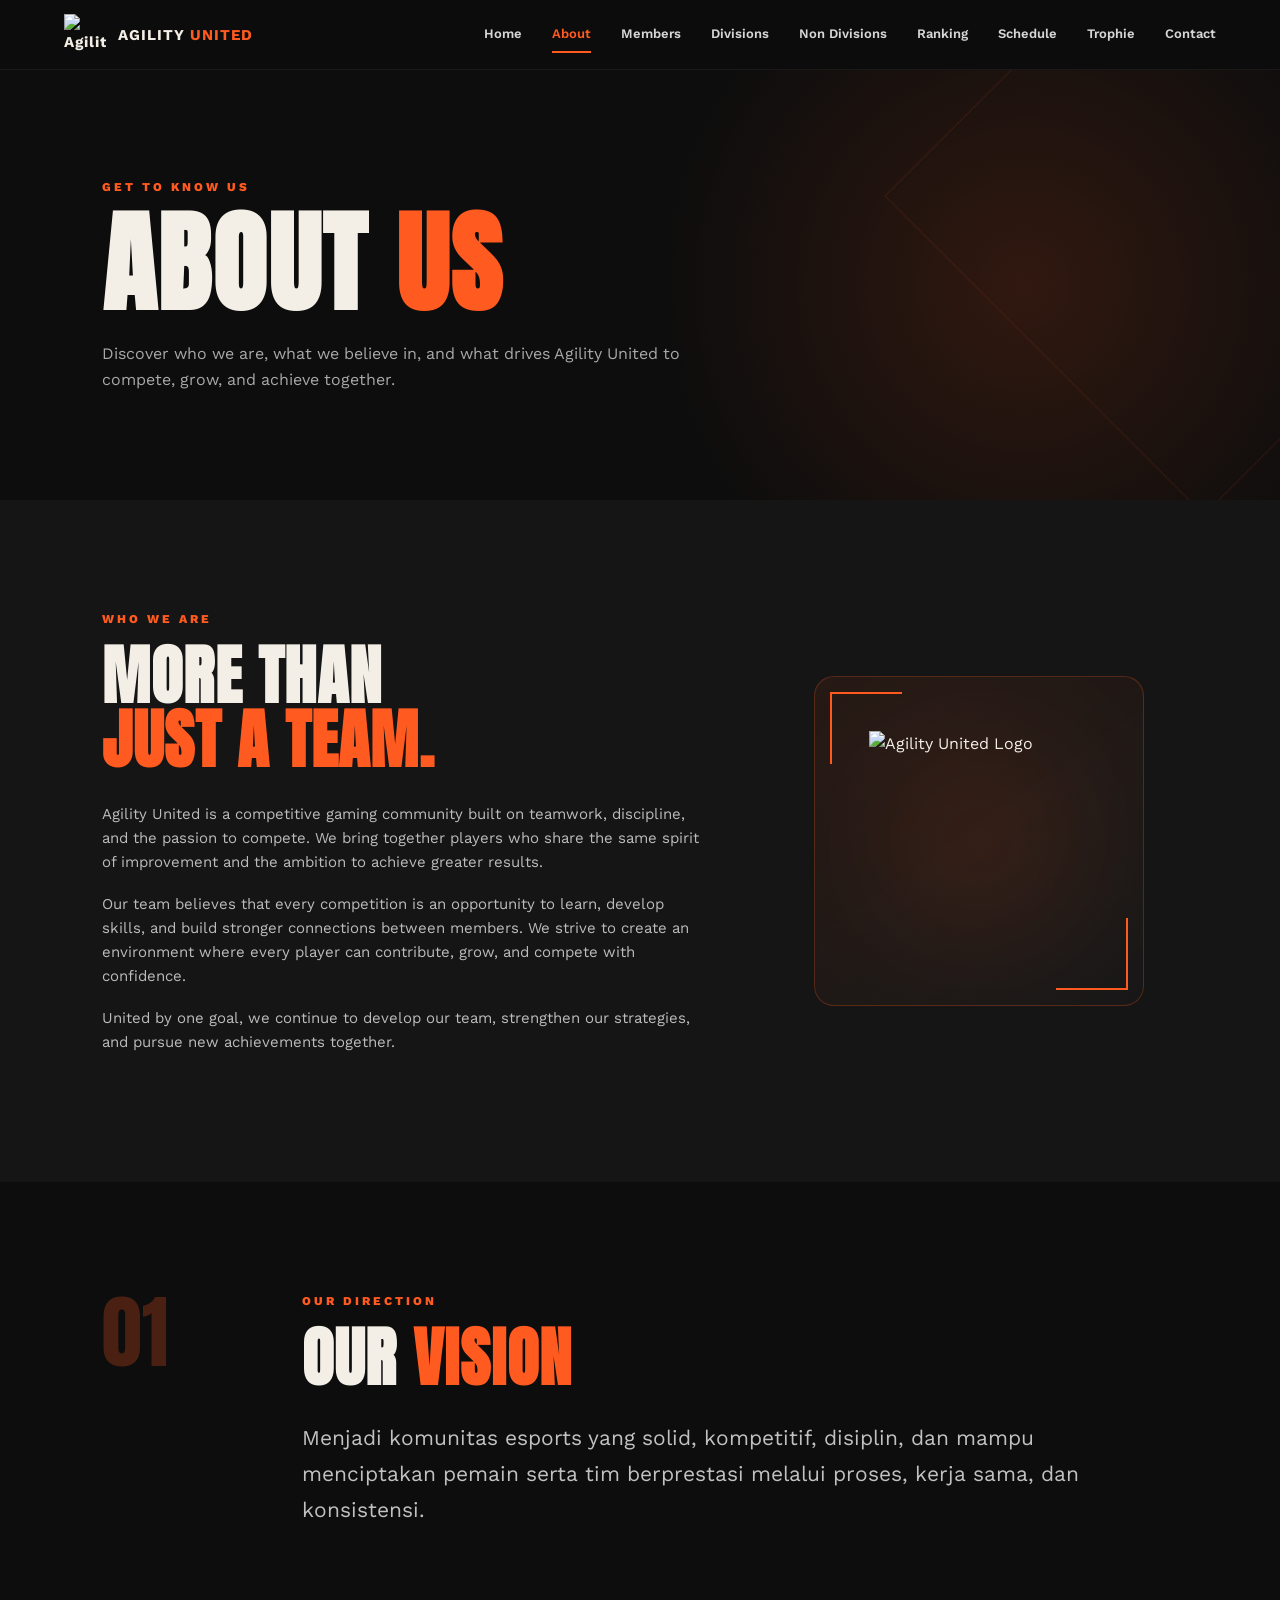
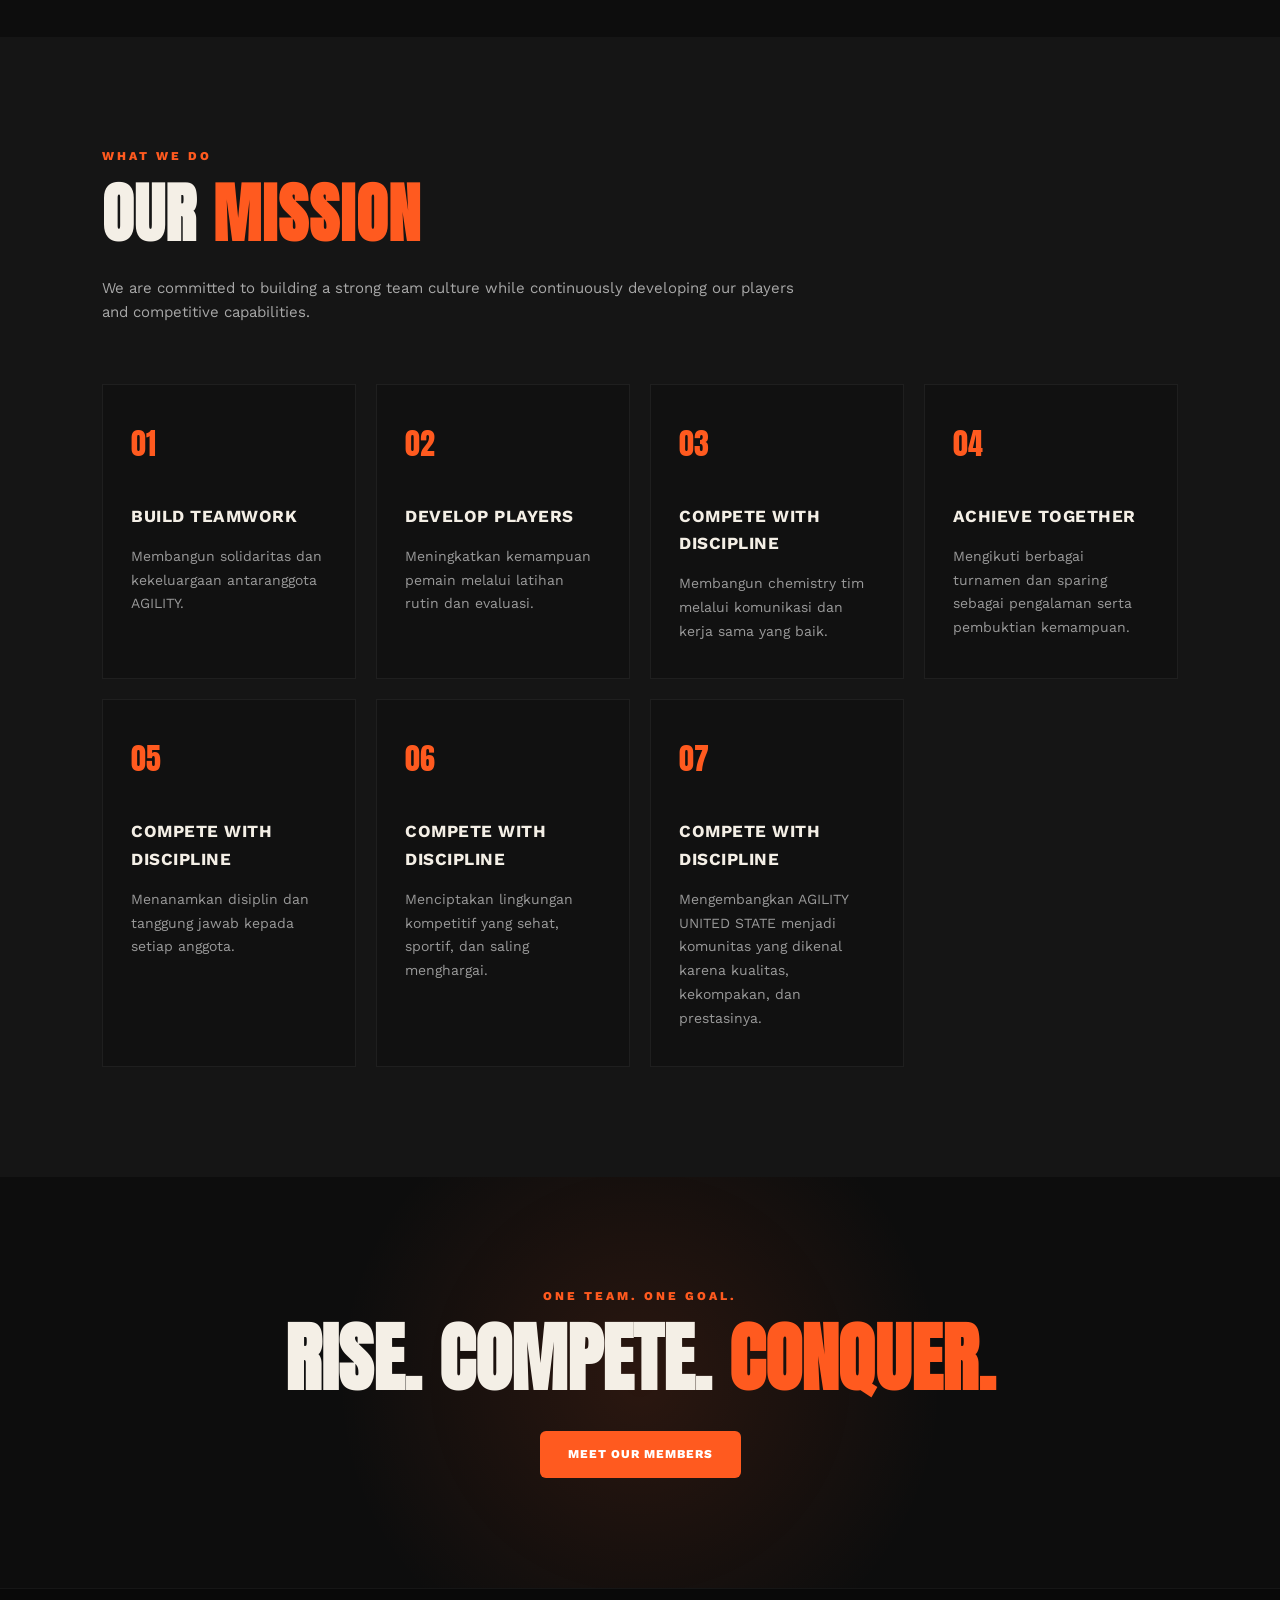
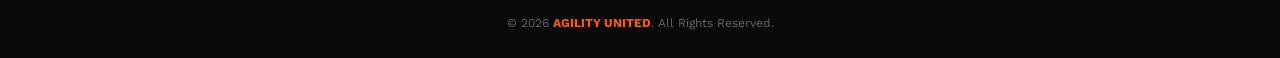
==== about.html @ a4420463 "Update about.html" ====
<!DOCTYPE html>
<html lang="en">
<head>
  <meta charset="UTF-8">
  <meta name="viewport" content="width=device-width, initial-scale=1.0">

  <title>About Us | Agility United</title>

  <link rel="stylesheet" href="about.css">

  <!-- Google Fonts -->
  <link rel="preconnect" href="https://fonts.googleapis.com">
  <link rel="preconnect" href="https://fonts.gstatic.com" crossorigin>
  <link href="https://fonts.googleapis.com/css2?family=Anton&family=Work+Sans:wght@400;500;600;700;800&display=swap" rel="stylesheet">
</head>

<body>

  <!-- ================= NAVBAR ================= -->
  <header class="navbar">

    <a href="index.html" class="nav-brand">
      <img src="assets/logo.png" alt="Agility United Logo" class="nav-logo">

      <span>
        AGILITY <strong>UNITED</strong>
      </span>
    </a>

    <nav class="nav-menu" id="navMenu">
      <a href="index.html">Home</a>
      <a href="about.html" class="active">About</a>
      <a href="member.html">Members</a>
      <a href="divisions.html">Divisions</a>
      <a href="divisions.html">Non Divisions</a>
      <a href="ranking.html">Ranking</a>
      <a href="jadwal.html">Schedule</a>
      <a href="achievement.html">Trophie</a>
      <a href="contact.html">Contact</a>
    </nav>

    <!-- Mobile Menu -->
    <button
      class="menu-toggle"
      id="menuToggle"
      aria-label="Open Menu">
      ⋮
    </button>

  </header>


  <!-- ================= HERO ================= -->
  <section class="about-hero">

    <div class="hero-content">

      <p class="hero-small">
        GET TO KNOW US
      </p>

      <h1>
        ABOUT <span>US</span>
      </h1>

      <p class="hero-description">
        Discover who we are, what we believe in,
        and what drives Agility United to compete,
        grow, and achieve together.
      </p>

    </div>

  </section>


  <!-- ================= ABOUT US ================= -->
  <section class="about-section">

    <div class="about-container">

      <!-- Text -->
      <div class="about-content">

        <p class="section-label">
          WHO WE ARE
        </p>

        <h2>
          MORE THAN<br>
          <span>JUST A TEAM.</span>
        </h2>

        <p>
          Agility United is a competitive gaming community
          built on teamwork, discipline, and the passion to
          compete. We bring together players who share the
          same spirit of improvement and the ambition to
          achieve greater results.
        </p>

        <p>
          Our team believes that every competition is an
          opportunity to learn, develop skills, and build
          stronger connections between members. We strive
          to create an environment where every player can
          contribute, grow, and compete with confidence.
        </p>

        <p>
          United by one goal, we continue to develop our
          team, strengthen our strategies, and pursue new
          achievements together.
        </p>

      </div>


      <!-- Logo -->
      <div class="about-logo">

        <div class="logo-frame">

          <div class="logo-glow"></div>

          <img
            src="assets/logo.png"
            alt="Agility United Logo">

        </div>

      </div>

    </div>

  </section>


  <!-- ================= VISION ================= -->
  <section class="vision-section">

    <div class="vision-container">

      <div class="vision-number">
        01
      </div>

      <div class="vision-content">

        <p class="section-label">
          OUR DIRECTION
        </p>

        <h2>
          OUR <span>VISION</span>
        </h2>

        <p>
          Menjadi komunitas esports yang solid, kompetitif, disiplin, dan mampu menciptakan pemain serta tim berprestasi melalui proses, kerja sama, dan konsistensi.
        </p>

      </div>

    </div>

  </section>


  <!-- ================= MISSION ================= -->
  <section class="mission-section">

    <div class="mission-container">

      <div class="mission-header">

        <p class="section-label">
          WHAT WE DO
        </p>

        <h2>
          OUR <span>MISSION</span>
        </h2>

        <p>
          We are committed to building a strong team
          culture while continuously developing our
          players and competitive capabilities.
        </p>

      </div>


      <div class="mission-grid">

        <!-- Mission 01 -->
        <div class="mission-card">

          <div class="mission-icon">
            01
          </div>

          <h3>
            BUILD TEAMWORK
          </h3>

          <p>
            Membangun solidaritas dan kekeluargaan antaranggota AGILITY.
          </p>

        </div>


        <!-- Mission 02 -->
        <div class="mission-card">

          <div class="mission-icon">
            02
          </div>

          <h3>
            DEVELOP PLAYERS
          </h3>

          <p>
            Meningkatkan kemampuan pemain melalui latihan rutin dan evaluasi.
          </p>

        </div>


        <!-- Mission 03 -->
        <div class="mission-card">

          <div class="mission-icon">
            03
          </div>

          <h3>
            COMPETE WITH DISCIPLINE
          </h3>

          <p>
            Membangun chemistry tim melalui komunikasi dan kerja sama yang baik.
          </p>

        </div>


        <!-- Mission 04 -->
        <div class="mission-card">

          <div class="mission-icon">
            04
          </div>

          <h3>
            ACHIEVE TOGETHER
          </h3>

          <p>
            Mengikuti berbagai turnamen dan sparing sebagai pengalaman serta pembuktian kemampuan.
          </p>

        </div>
        
        <!-- Mission 05 -->
        <div class="mission-card">

          <div class="mission-icon">
            05
          </div>

          <h3>
            COMPETE WITH DISCIPLINE
          </h3>

          <p>
            Menanamkan disiplin dan tanggung jawab kepada setiap anggota.
          </p>

        </div>
        <!-- Mission 06 -->
        <div class="mission-card">

          <div class="mission-icon">
            06
          </div>

          <h3>
            COMPETE WITH DISCIPLINE
          </h3>

          <p>
            Menciptakan lingkungan kompetitif yang sehat, sportif, dan saling menghargai.
          </p>

        </div>
        <!-- Mission 07 -->
        <div class="mission-card">

          <div class="mission-icon">
            07
          </div>

          <h3>
            COMPETE WITH DISCIPLINE
          </h3>

          <p>
            Mengembangkan AGILITY UNITED STATE menjadi komunitas yang dikenal karena kualitas, kekompakan, dan prestasinya.
          </p>

        </div>
      </div>

    </div>

  </section>


  <!-- ================= CTA ================= -->
  <section class="about-cta">

    <div class="cta-content">

      <p class="section-label">
        ONE TEAM. ONE GOAL.
      </p>

      <h2>
        RISE. COMPETE. <span>CONQUER.</span>
      </h2>

      <a href="member.html" class="cta-button">
        MEET OUR MEMBERS
      </a>

    </div>

  </section>


  <!-- ================= FOOTER ================= -->
  <footer class="footer">

    <p>
      © 2026 <strong>AGILITY UNITED</strong>.
      All Rights Reserved.
    </p>

  </footer>


  <!-- ================= JAVASCRIPT ================= -->
  <script>

    const menuToggle = document.getElementById("menuToggle");
    const navMenu = document.getElementById("navMenu");

    if (menuToggle && navMenu) {

      menuToggle.addEventListener("click", () => {

        navMenu.classList.toggle("show");

      });

    }

  </script>

</body>
</html>
---- about.css ----
/* =====================================================
   AGILITY UNITED - ABOUT PAGE
   ===================================================== */


/* ================= ROOT ================= */

:root {
  --black: #0d0d0d;
  --dark: #151515;
  --dark-2: #1b1b1b;

  --orange: #ff5a1f;
  --orange-dark: #b8380f;

  --white: #f4efe6;
  --gray: #a8a8a8;

  --border: rgba(255, 90, 31, 0.25);
}


/* ================= RESET ================= */

* {
  margin: 0;
  padding: 0;
  box-sizing: border-box;
}


html {
  scroll-behavior: smooth;
}


body {
  background: var(--black);
  color: var(--white);

  font-family: "Work Sans", sans-serif;

  line-height: 1.6;
}


/* ================= NAVBAR ================= */

.navbar {
  position: sticky;
  top: 0;

  width: 100%;
  height: 70px;

  padding: 0 5%;

  display: flex;
  align-items: center;
  justify-content: space-between;

  background: rgba(13, 13, 13, 0.96);

  border-bottom: 1px solid rgba(255, 255, 255, 0.06);

  z-index: 1000;
}


/* Brand */

.nav-brand {
  display: flex;
  align-items: center;

  gap: 12px;

  text-decoration: none;
  color: var(--white);

  font-size: 15px;
  font-weight: 700;
  letter-spacing: 1px;
}


.nav-brand strong {
  color: var(--orange);
}


.nav-logo {
  width: 42px;
  height: 42px;

  object-fit: contain;
}


/* Navigation */

.nav-menu {
  display: flex;
  align-items: center;

  gap: 30px;
}


.nav-menu a {
  position: relative;

  color: #d6d6d6;

  text-decoration: none;

  font-size: 13px;
  font-weight: 600;

  transition: 0.3s ease;
}


.nav-menu a:hover,
.nav-menu a.active {
  color: var(--orange);
}


.nav-menu a::after {
  content: "";

  position: absolute;

  left: 0;
  bottom: -8px;

  width: 0;
  height: 2px;

  background: var(--orange);

  transition: 0.3s ease;
}


.nav-menu a:hover::after,
.nav-menu a.active::after {
  width: 100%;
}


/* Mobile Button */

.menu-toggle {
  display: none;

  border: none;
  background: transparent;

  color: #fff;

  font-size: 30px;
  font-weight: 700;

  cursor: pointer;

  line-height: 1;

  padding: 5px;
}


/* =====================================================
   HERO
   ===================================================== */

.about-hero {
  min-height: 430px;

  display: flex;
  align-items: center;

  padding: 80px 8%;

  position: relative;

  overflow: hidden;

  background:
    radial-gradient(
      circle at 80% 50%,
      rgba(255, 90, 31, 0.15),
      transparent 35%
    ),
    var(--black);
}


/* Decorative line */

.about-hero::before {
  content: "";

  position: absolute;

  width: 450px;
  height: 450px;

  right: -150px;
  top: -100px;

  border: 1px solid rgba(255, 90, 31, 0.12);

  transform: rotate(45deg);
}


.hero-content {
  max-width: 800px;

  position: relative;
  z-index: 2;
}


.hero-small,
.section-label {
  color: var(--orange);

  font-size: 12px;
  font-weight: 800;

  letter-spacing: 3px;

  margin-bottom: 15px;
}


.hero-content h1 {
  font-family: "Anton", sans-serif;

  font-size: clamp(60px, 9vw, 110px);

  line-height: 0.95;

  letter-spacing: 2px;
}


.hero-content h1 span {
  color: var(--orange);
}


.hero-description {
  max-width: 600px;

  margin-top: 25px;

  color: var(--gray);

  font-size: 16px;
}


/* =====================================================
   ABOUT US
   ===================================================== */

.about-section {
  padding: 110px 8%;

  background: var(--dark);
}


.about-container {
  max-width: 1200px;

  margin: auto;

  display: grid;

  grid-template-columns: 1.2fr 0.8fr;

  gap: 80px;

  align-items: center;
}


/* About Content */

.about-content h2,
.vision-content h2,
.mission-header h2 {
  font-family: "Anton", sans-serif;

  font-size: clamp(42px, 5vw, 65px);

  line-height: 1;

  letter-spacing: 1px;

  margin-bottom: 30px;
}


.about-content h2 span,
.vision-content h2 span,
.mission-header h2 span {
  color: var(--orange);
}


.about-content > p:not(.section-label) {
  color: #bcbcbc;

  font-size: 15px;

  margin-bottom: 18px;

  max-width: 650px;
}


/* =====================================================
   LOGO
   ===================================================== */

.about-logo {
  display: flex;

  justify-content: center;
  align-items: center;
}


.logo-frame {
  position: relative;

  width: 330px;
  height: 330px;

  display: flex;
  justify-content: center;
  align-items: center;

  border: 1px solid var(--border);

  border-radius: 20px;

  background:
    linear-gradient(
      145deg,
      rgba(255, 90, 31, 0.08),
      rgba(255, 255, 255, 0.015)
    );

  overflow: hidden;
}


.logo-frame::before,
.logo-frame::after {
  content: "";

  position: absolute;

  width: 70px;
  height: 70px;

  border-color: var(--orange);

  border-style: solid;
}


.logo-frame::before {
  left: 15px;
  top: 15px;

  border-width: 2px 0 0 2px;
}


.logo-frame::after {
  right: 15px;
  bottom: 15px;

  border-width: 0 2px 2px 0;
}


.logo-frame img {
  width: 220px;
  height: 220px;

  object-fit: contain;

  position: relative;
  z-index: 2;

  transition: 0.5s ease;
}


.logo-frame:hover img {
  transform: scale(1.08);
}


.logo-glow {
  position: absolute;

  width: 180px;
  height: 180px;

  background: rgba(255, 90, 31, 0.15);

  filter: blur(70px);

  border-radius: 50%;
}


/* =====================================================
   VISION
   ===================================================== */

.vision-section {
  padding: 110px 8%;

  background: var(--black);
}


.vision-container {
  max-width: 1200px;

  margin: auto;

  display: grid;

  grid-template-columns: 150px 1fr;

  gap: 50px;

  align-items: start;
}


.vision-number {
  font-family: "Anton", sans-serif;

  font-size: 80px;

  line-height: 1;

  color: rgba(255, 90, 31, 0.25);
}


.vision-content {
  max-width: 850px;
}


.vision-content > p:last-child {
  color: #c1c1c1;

  font-size: 21px;

  line-height: 1.7;
}


/* =====================================================
   MISSION
   ===================================================== */

.mission-section {
  padding: 110px 8%;

  background: var(--dark);
}


.mission-container {
  max-width: 1200px;

  margin: auto;
}


.mission-header {
  max-width: 700px;

  margin-bottom: 60px;
}


.mission-header > p:last-child {
  color: var(--gray);

  font-size: 15px;
}


.mission-grid {
  display: grid;

  grid-template-columns: repeat(4, 1fr);

  gap: 20px;
}


.mission-card {
  position: relative;

  padding: 35px 28px;

  min-height: 280px;

  background: #111;

  border: 1px solid rgba(255, 255, 255, 0.06);

  transition: 0.35s ease;

  overflow: hidden;
}


.mission-card::before {
  content: "";

  position: absolute;

  left: 0;
  top: 0;

  width: 100%;
  height: 3px;

  background: var(--orange);

  transform: scaleX(0);

  transform-origin: left;

  transition: 0.35s ease;
}


.mission-card:hover {
  transform: translateY(-8px);

  border-color: var(--border);
}


.mission-card:hover::before {
  transform: scaleX(1);
}


.mission-icon {
  font-family: "Anton", sans-serif;

  color: var(--orange);

  font-size: 30px;

  margin-bottom: 35px;
}


.mission-card h3 {
  font-size: 17px;

  letter-spacing: 0.5px;

  margin-bottom: 15px;
}


.mission-card p {
  color: #999;

  font-size: 14px;

  line-height: 1.7;
}


/* =====================================================
   CTA
   ===================================================== */

.about-cta {
  padding: 110px 8%;

  text-align: center;

  background:
    radial-gradient(
      circle at center,
      rgba(255, 90, 31, 0.12),
      transparent 45%
    ),
    var(--black);
}


.cta-content {
  max-width: 900px;

  margin: auto;
}


.about-cta h2 {
  font-family: "Anton", sans-serif;

  font-size: clamp(40px, 6vw, 75px);

  line-height: 1;

  margin-bottom: 35px;
}


.about-cta h2 span {
  color: var(--orange);
}


/* CTA Button */

.cta-button {
  display: inline-block;

  padding: 14px 28px;

  background: var(--orange);

  color: #fff;

  text-decoration: none;

  font-size: 12px;
  font-weight: 800;

  letter-spacing: 1px;

  border-radius: 6px;

  transition: 0.3s ease;
}


.cta-button:hover {
  background: #ff6b38;

  transform: translateY(-3px);

  box-shadow:
    0 10px 30px rgba(255, 90, 31, 0.25);
}


/* =====================================================
   FOOTER
   ===================================================== */

.footer {
  padding: 25px 5%;

  text-align: center;

  background: #090909;

  border-top: 1px solid rgba(255, 255, 255, 0.05);

  color: #666;

  font-size: 12px;
}


.footer strong {
  color: var(--orange);
}


/* =====================================================
   RESPONSIVE - TABLET
   ===================================================== */

@media (max-width: 1000px) {

  .about-container {
    grid-template-columns: 1fr;

    gap: 60px;
  }


  .about-logo {
    order: -1;
  }


  .logo-frame {
    width: 280px;
    height: 280px;
  }


  .logo-frame img {
    width: 190px;
    height: 190px;
  }


  .mission-grid {
    grid-template-columns: repeat(2, 1fr);
  }

}


/* =====================================================
   RESPONSIVE - MOBILE
   ===================================================== */

@media (max-width: 768px) {

  /* Navbar */

  .navbar {
    height: 65px;

    padding: 0 5%;
  }


  .nav-menu {
    display: none;

    position: absolute;

    top: 70px;
    right: 5%;

    width: 210px;

    padding: 15px;

    flex-direction: column;

    align-items: stretch;

    gap: 0;

    background: #151515;

    border: 1px solid rgba(255, 90, 31, 0.3);

    border-radius: 12px;

    box-shadow: 0 15px 35px rgba(0, 0, 0, 0.5);
  }


  .nav-menu.show {
    display: flex;
  }


  .nav-menu a {
    padding: 13px 10px;

    border-bottom: 1px solid rgba(255, 255, 255, 0.05);
  }


  .nav-menu a:last-child {
    border-bottom: none;
  }


  .nav-menu a::after {
    display: none;
  }


  .menu-toggle {
    display: block;

    position: relative;

    z-index: 2000;

    color: #fff;
  }


  /* Hero */

  .about-hero {
    min-height: 370px;

    padding: 70px 7%;
  }


  .hero-content h1 {
    font-size: 65px;
  }


  .hero-description {
    font-size: 14px;
  }


  /* Sections */

  .about-section,
  .vision-section,
  .mission-section,
  .about-cta {
    padding: 80px 7%;
  }


  /* Vision */

  .vision-container {
    grid-template-columns: 1fr;

    gap: 15px;
  }


  .vision-number {
    font-size: 55px;
  }


  .vision-content > p:last-child {
    font-size: 17px;
  }


  /* Mission */

  .mission-grid {
    grid-template-columns: 1fr;
  }


  .mission-card {
    min-height: auto;
  }

}


/* =====================================================
   SMALL MOBILE
   ===================================================== */

@media (max-width: 420px) {

  .navbar {
    padding: 0 15px;
  }


  .nav-brand {
    gap: 8px;
  }


  .nav-logo {
    width: 36px;
    height: 36px;
  }


  /* Keep AGILITY UNITED visible */

  .nav-brand span {
    display: inline-block;

    font-size: 10px;

    letter-spacing: 0.5px;

    white-space: nowrap;
  }


  .menu-toggle {
    display: block;

    font-size: 28px;

    color: #fff;
  }


  .about-hero {
    padding: 60px 20px;
  }


  .hero-content h1 {
    font-size: 55px;
  }


  .about-section,
  .vision-section,
  .mission-section,
  .about-cta {
    padding-left: 20px;
    padding-right: 20px;
  }


  .about-content h2,
  .vision-content h2,
  .mission-header h2 {
    font-size: 42px;
  }


  .logo-frame {
    width: 240px;
    height: 240px;
  }


  .logo-frame img {
    width: 160px;
    height: 160px;
  }


  .about-cta h2 {
    font-size: 42px;
  }

}
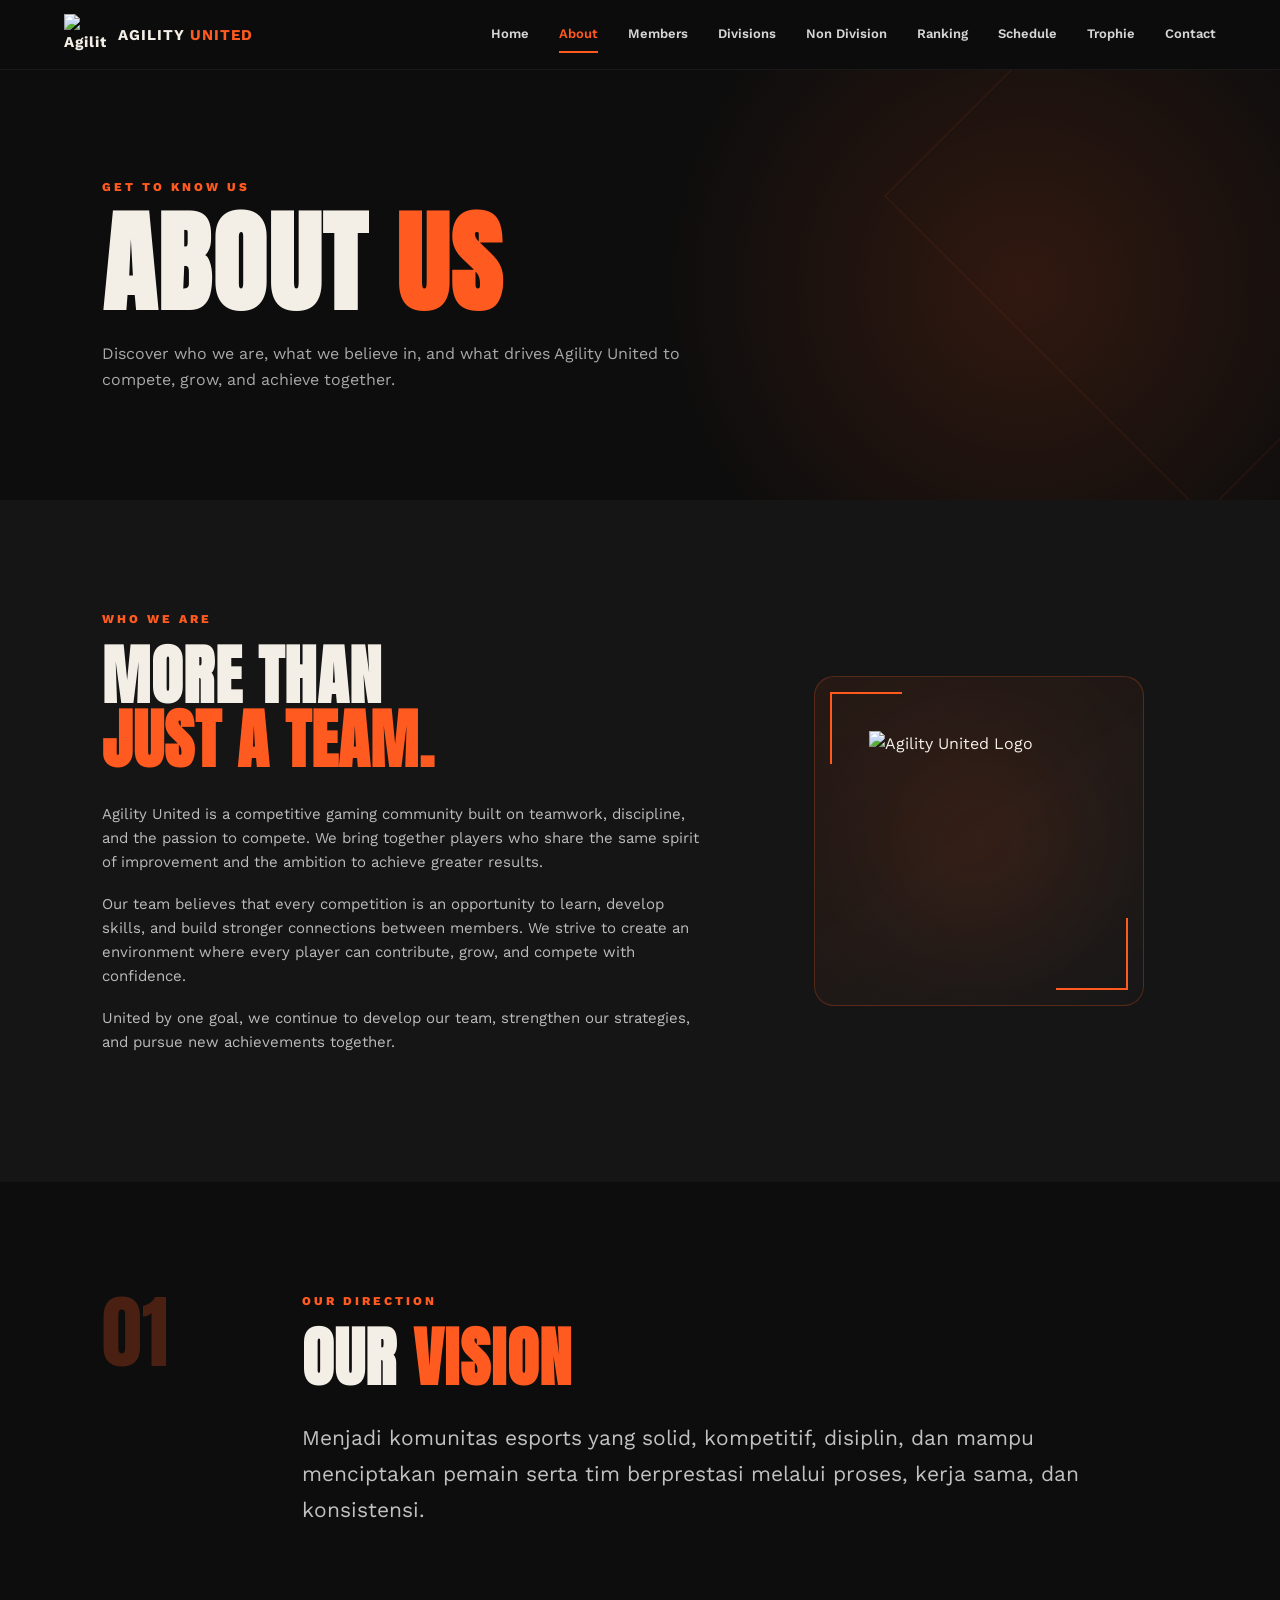
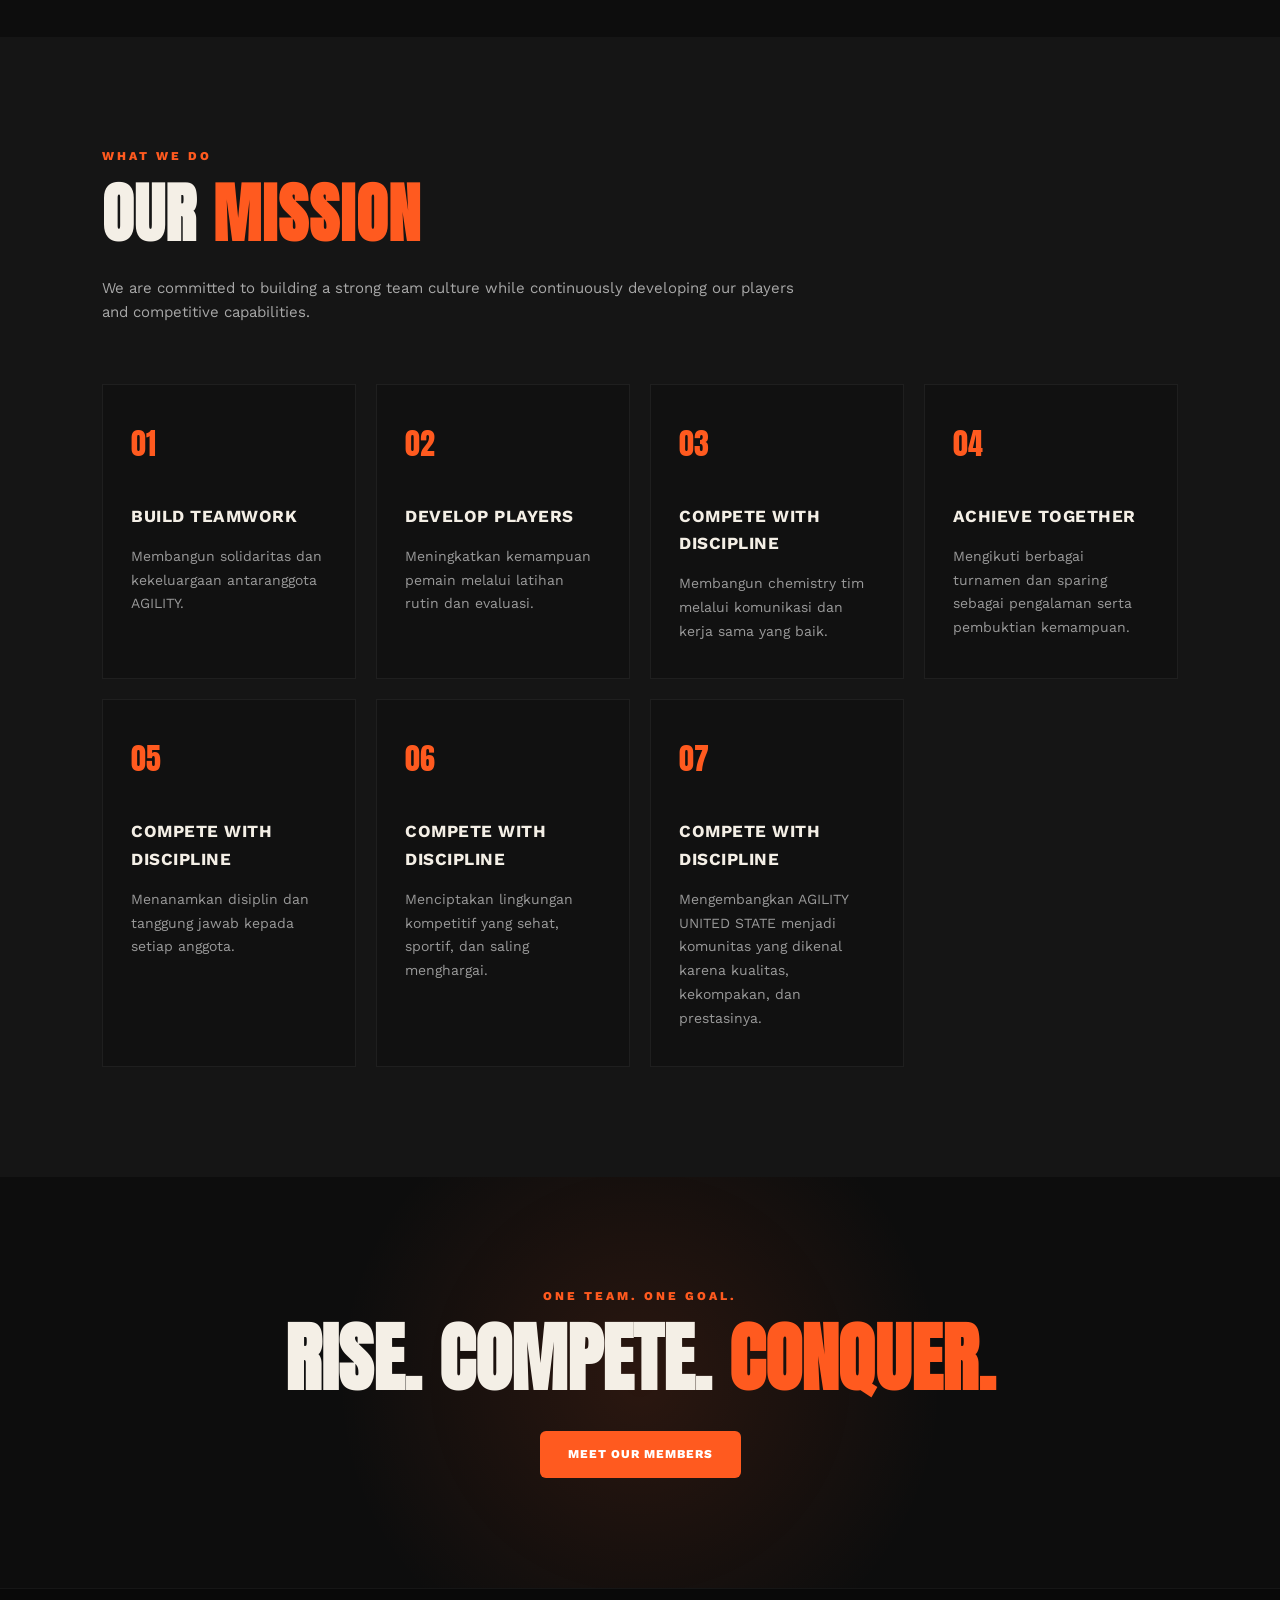
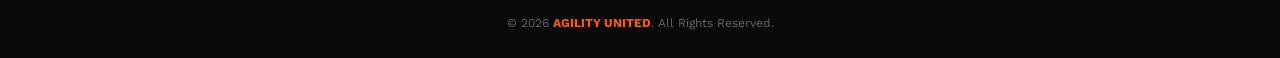
==== commit 26cefdbb: "Update about.html" ====
--- a/about.html
+++ b/about.html
@@ -32,7 +32,7 @@
       <a href="about.html" class="active">About</a>
       <a href="member.html">Members</a>
       <a href="divisions.html">Divisions</a>
-      <a href="divisions.html">Non Divisions</a>
+      <a href="divisions.html">Non Division</a>
       <a href="ranking.html">Ranking</a>
       <a href="jadwal.html">Schedule</a>
       <a href="achievement.html">Trophie</a>
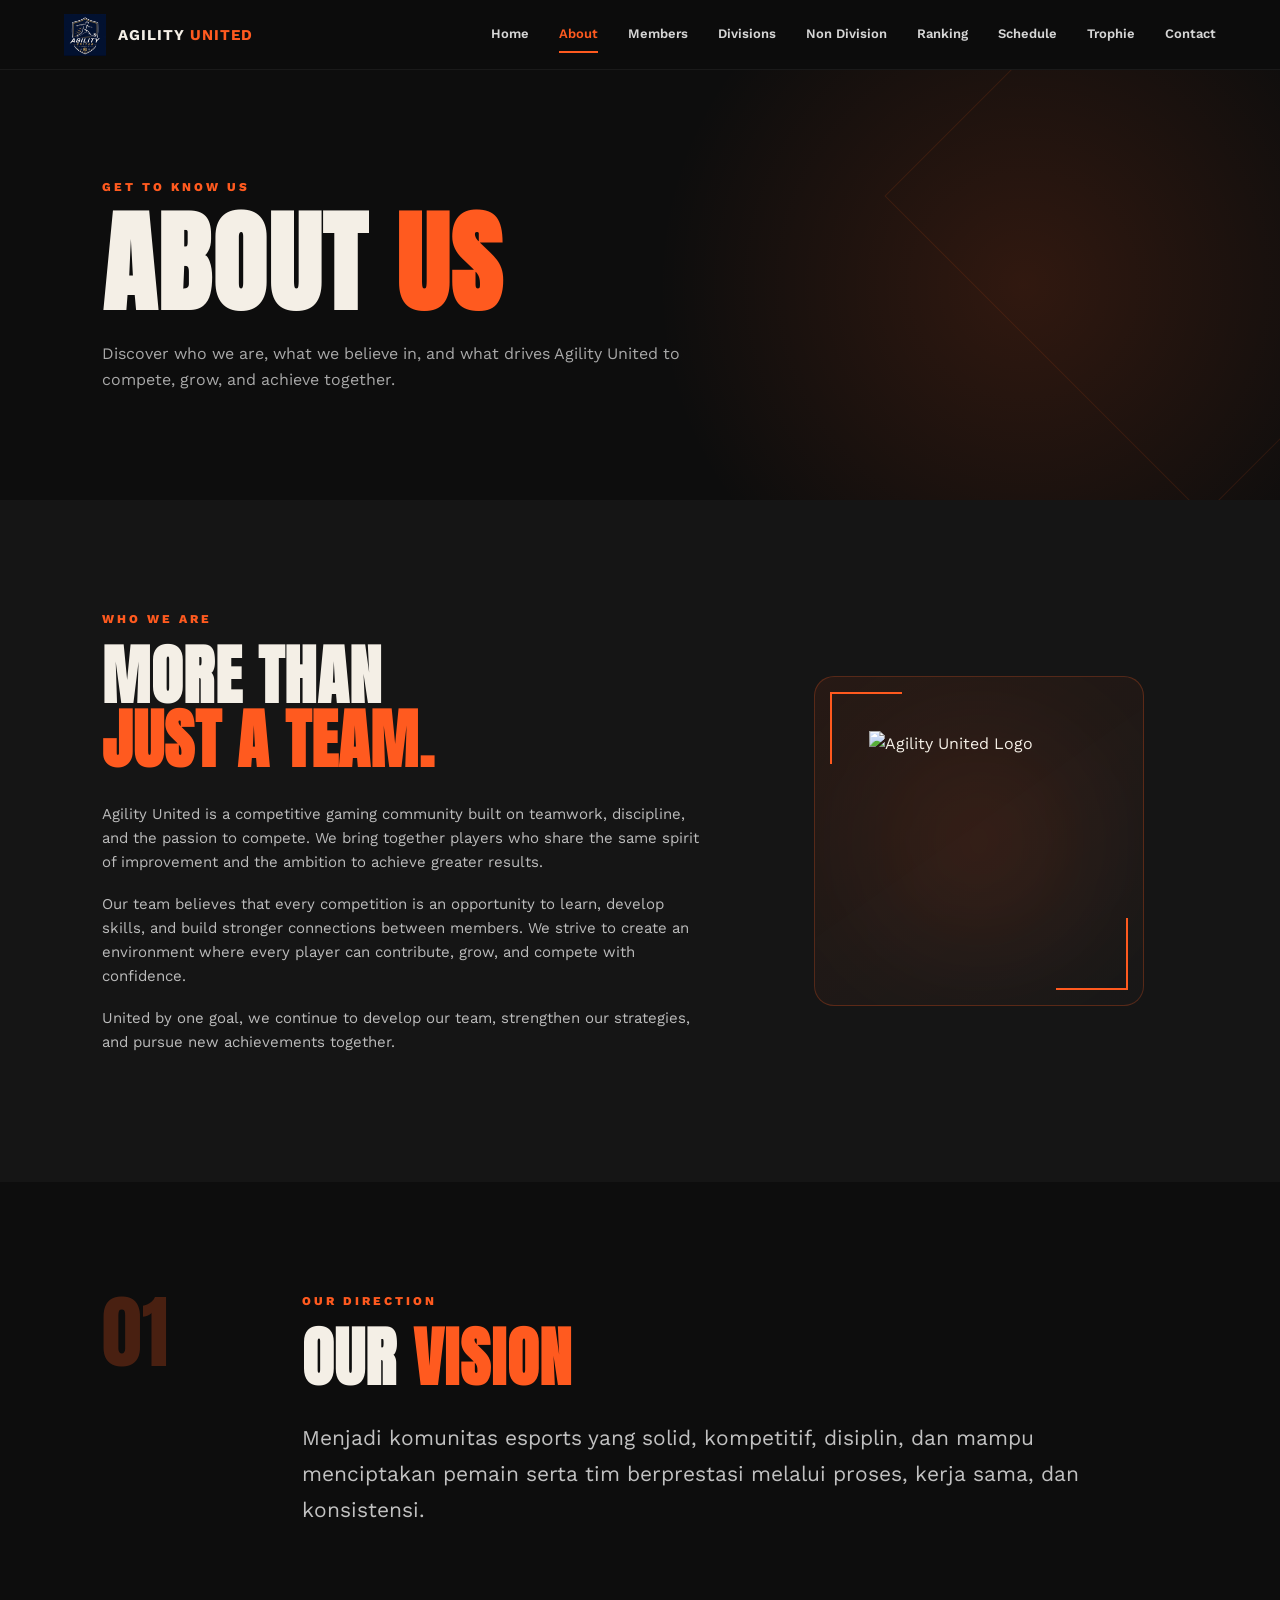
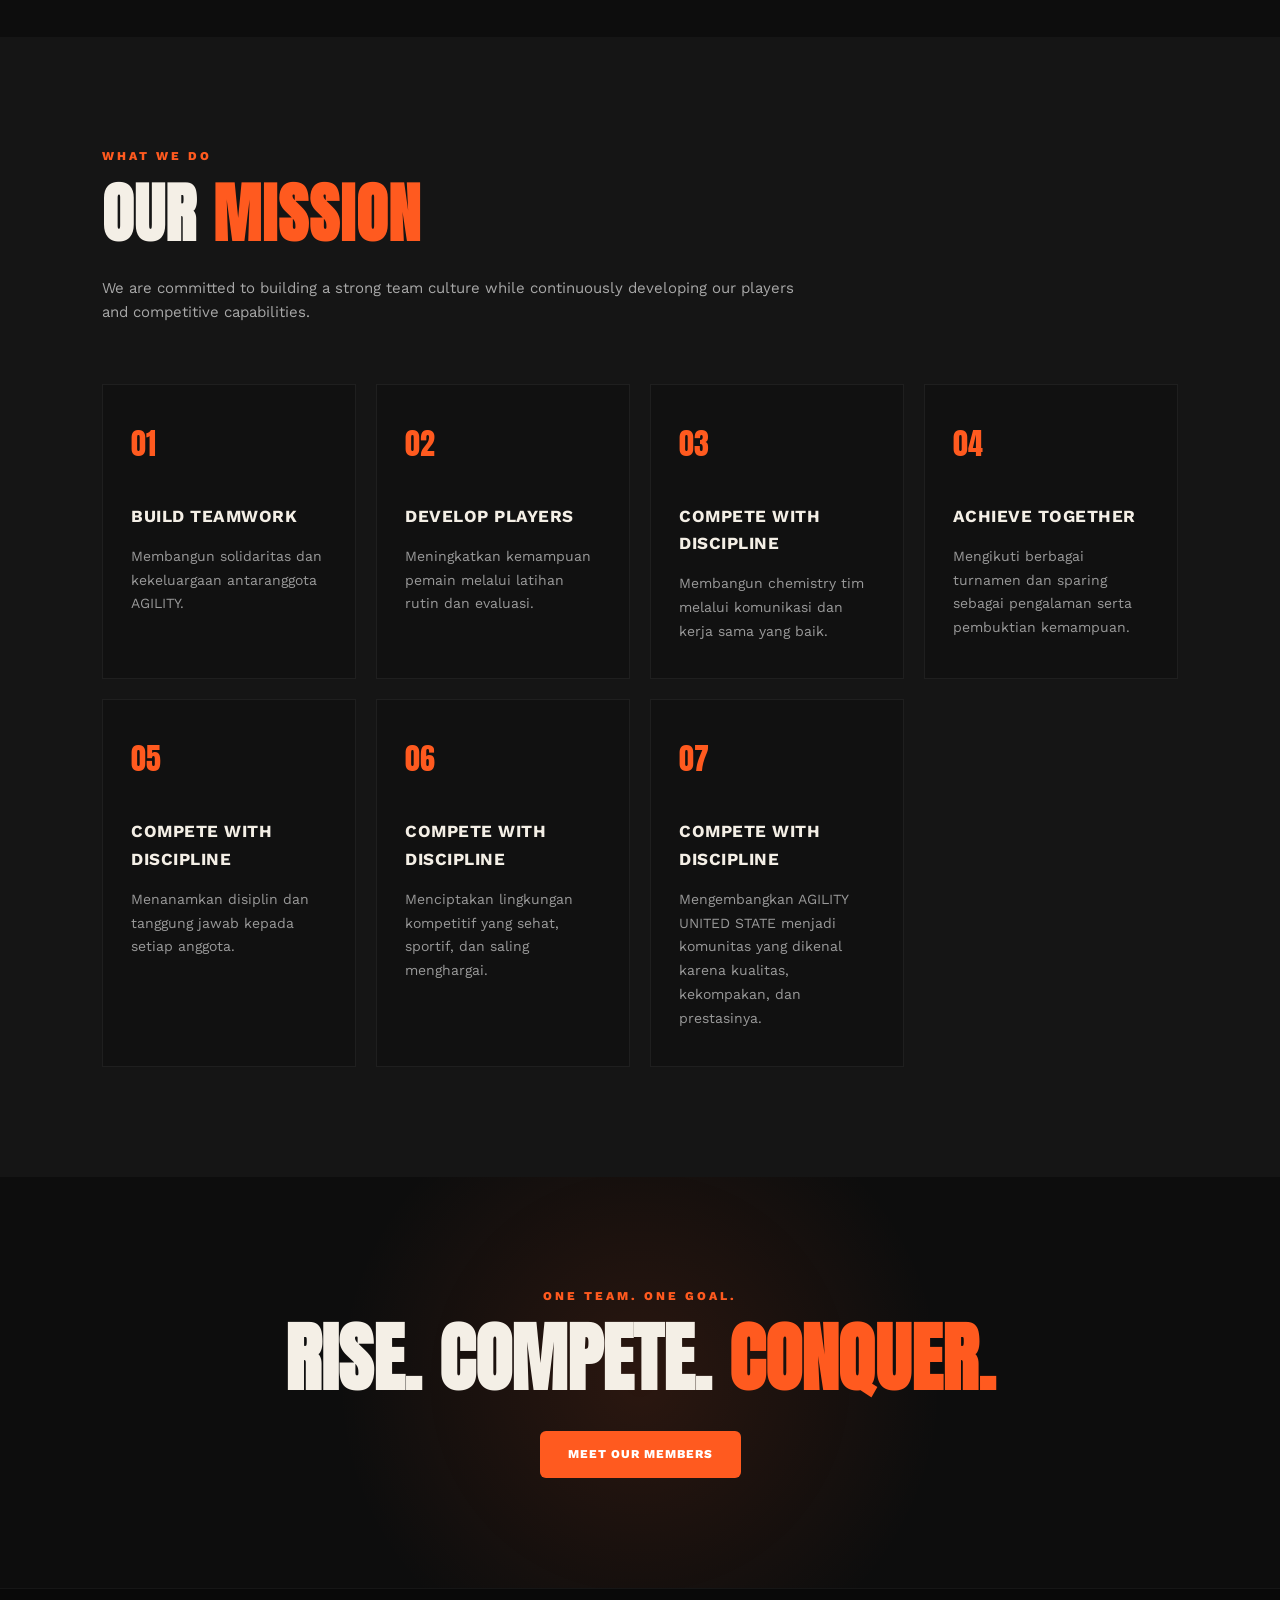
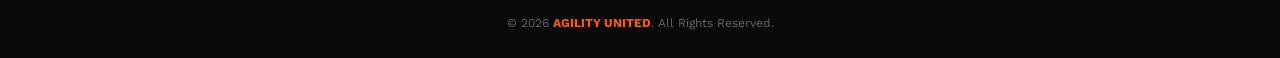
==== commit 2f431cdc: "Update about.html" ====
--- a/about.html
+++ b/about.html
@@ -20,7 +20,7 @@
   <header class="navbar">
 
     <a href="index.html" class="nav-brand">
-      <img src="assets/logo.png" alt="Agility United Logo" class="nav-logo">
+      <img src="assets/logoagility.jpeg" alt="Agility United Logo" class="nav-logo">
 
       <span>
         AGILITY <strong>UNITED</strong>
@@ -32,7 +32,7 @@
       <a href="about.html" class="active">About</a>
       <a href="member.html">Members</a>
       <a href="divisions.html">Divisions</a>
-      <a href="divisions.html">Non Division</a>
+      <a href="nondivision.html">Non Division</a>
       <a href="ranking.html">Ranking</a>
       <a href="jadwal.html">Schedule</a>
       <a href="achievement.html">Trophie</a>
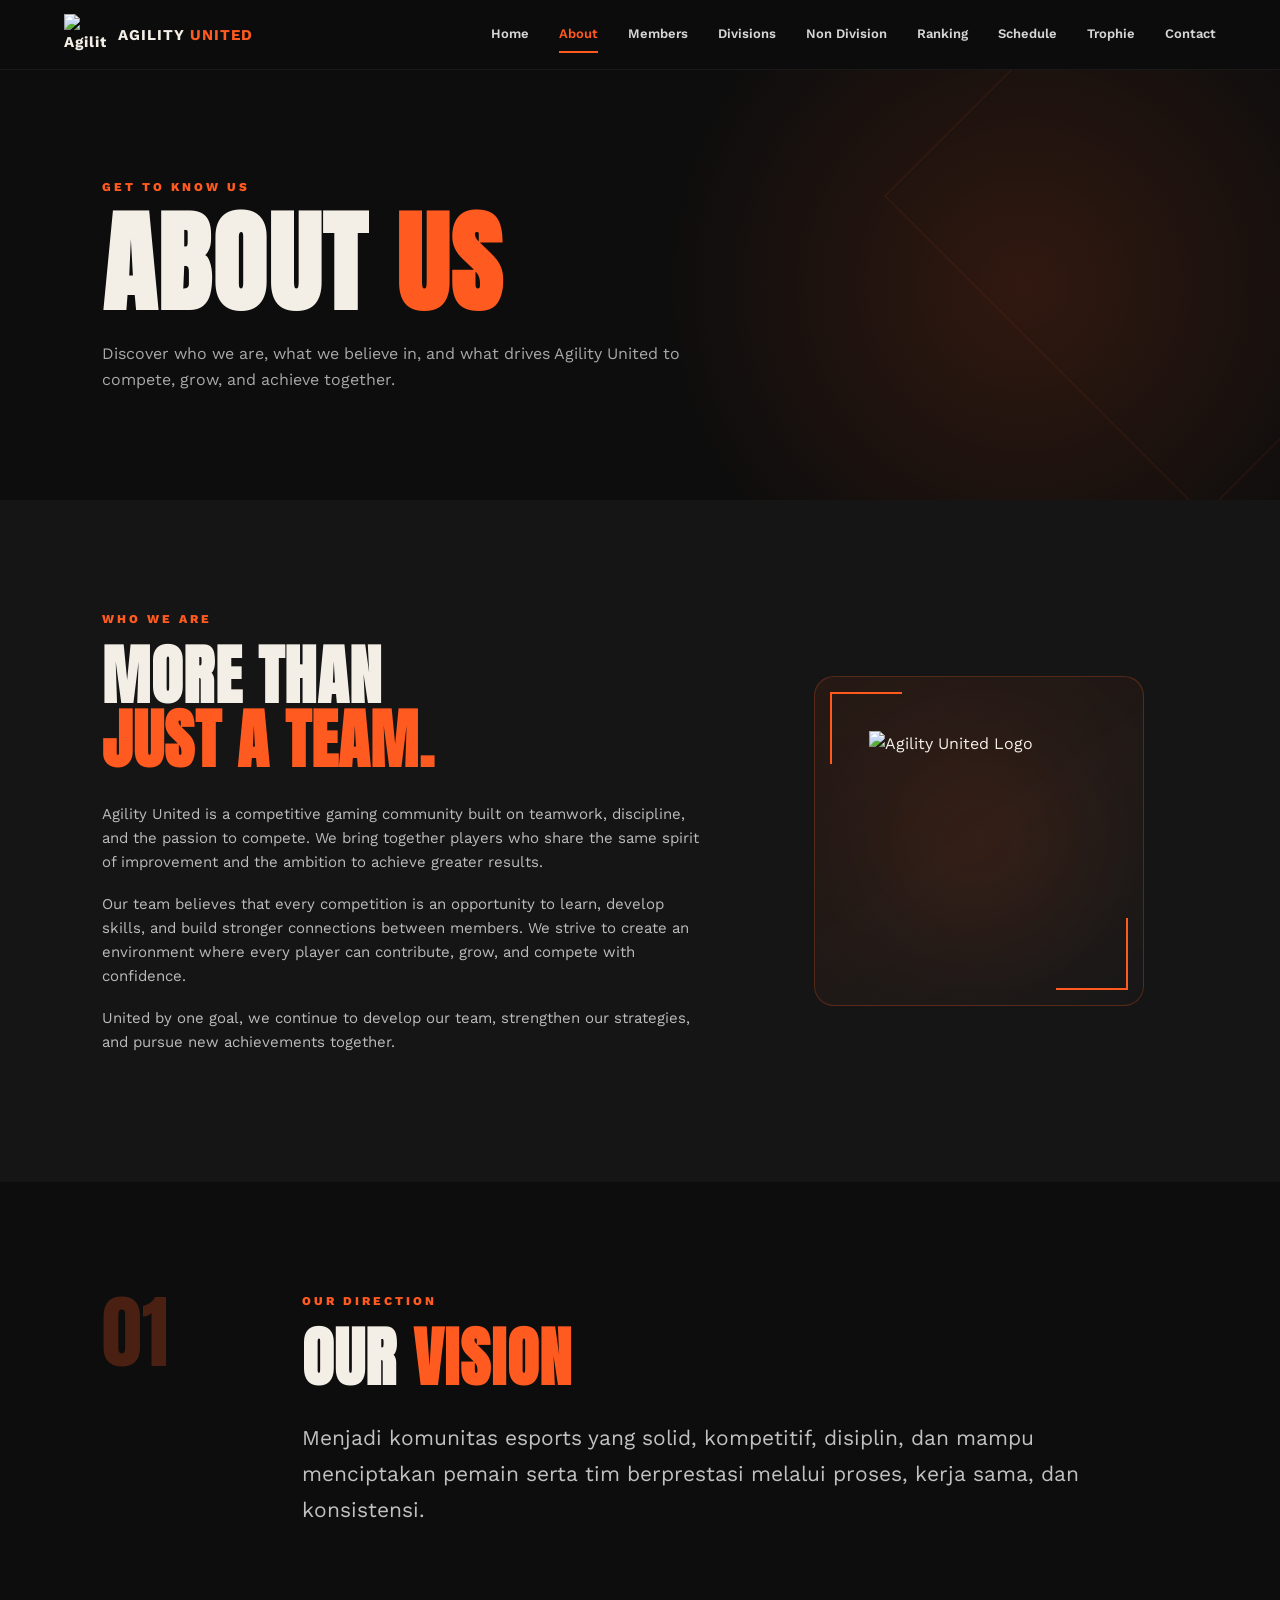
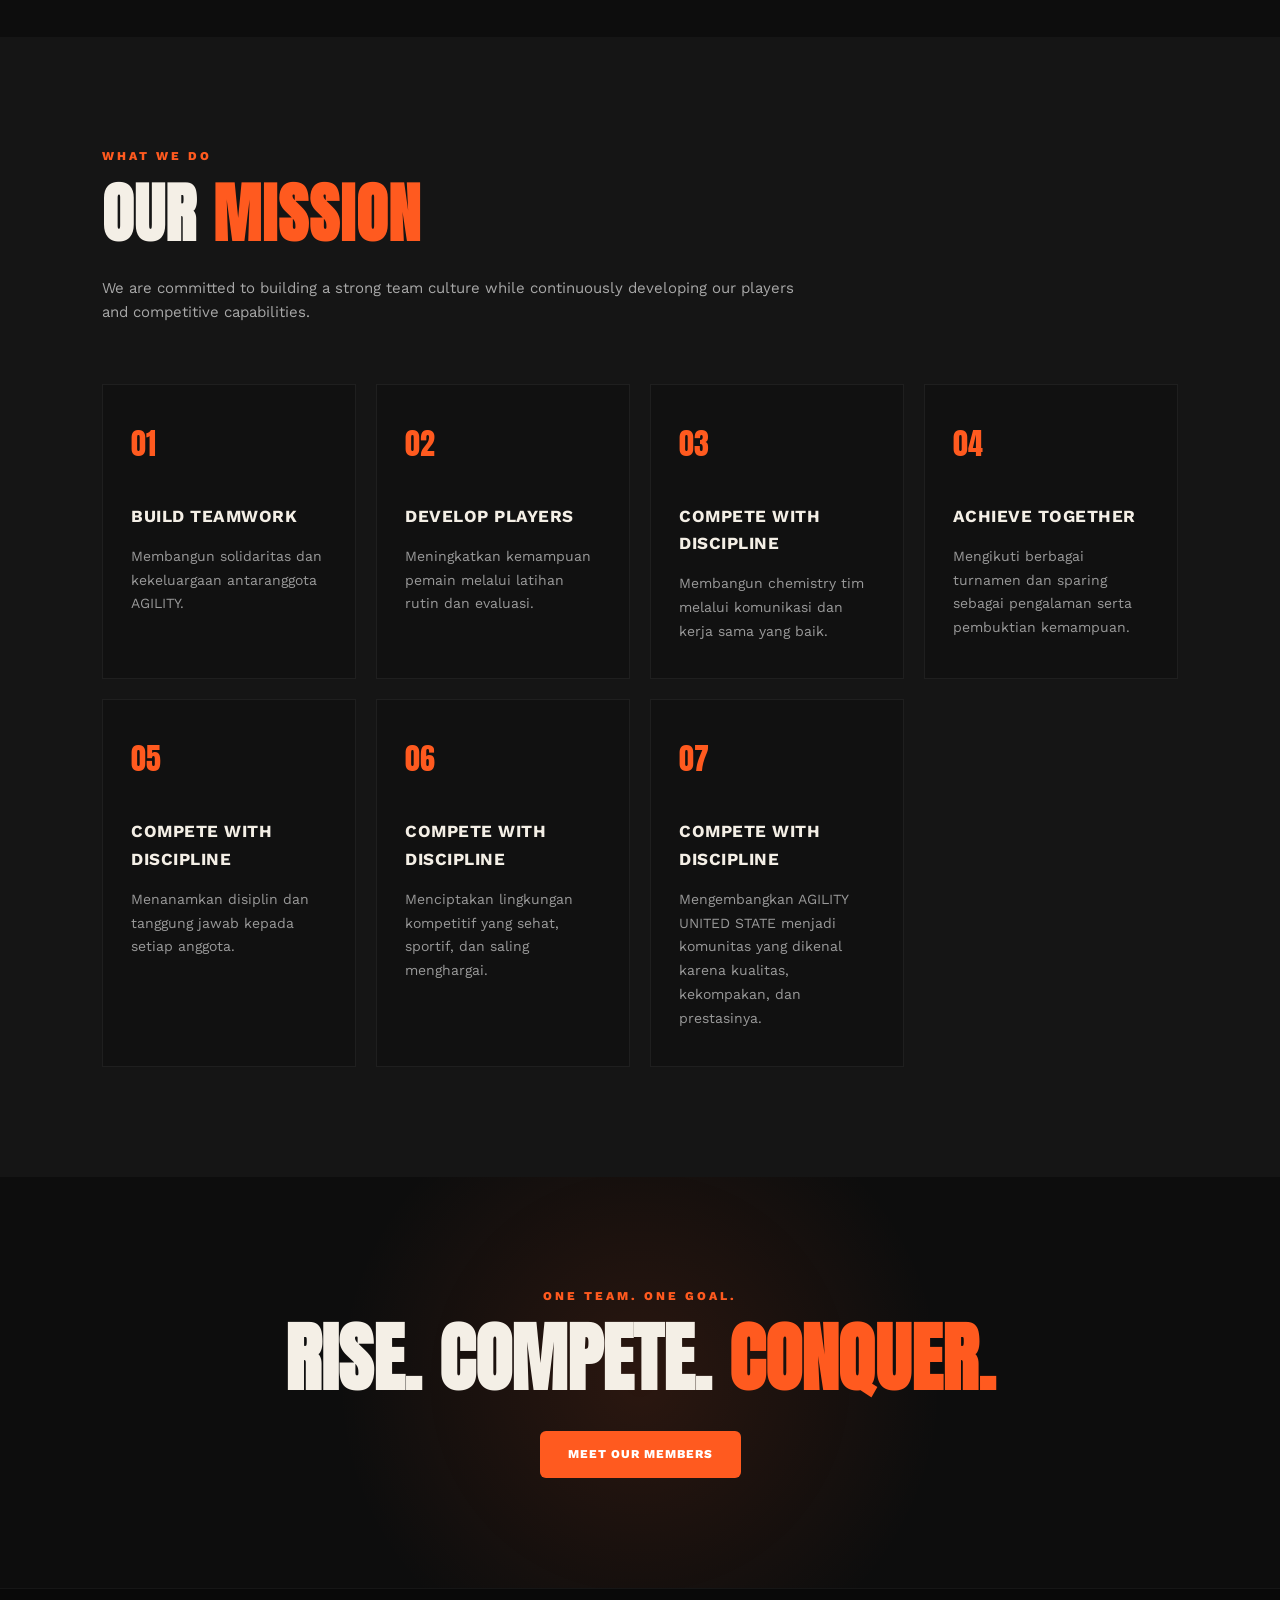
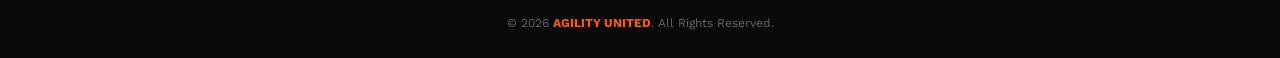
==== commit 9de87096: "Update about.html" ====
--- a/about.html
+++ b/about.html
@@ -20,7 +20,7 @@
   <header class="navbar">
 
     <a href="index.html" class="nav-brand">
-      <img src="assets/logoagility.jpeg" alt="Agility United Logo" class="nav-logo">
+      <img src="assets/logo.png" alt="Agility United Logo" class="nav-logo">
 
       <span>
         AGILITY <strong>UNITED</strong>
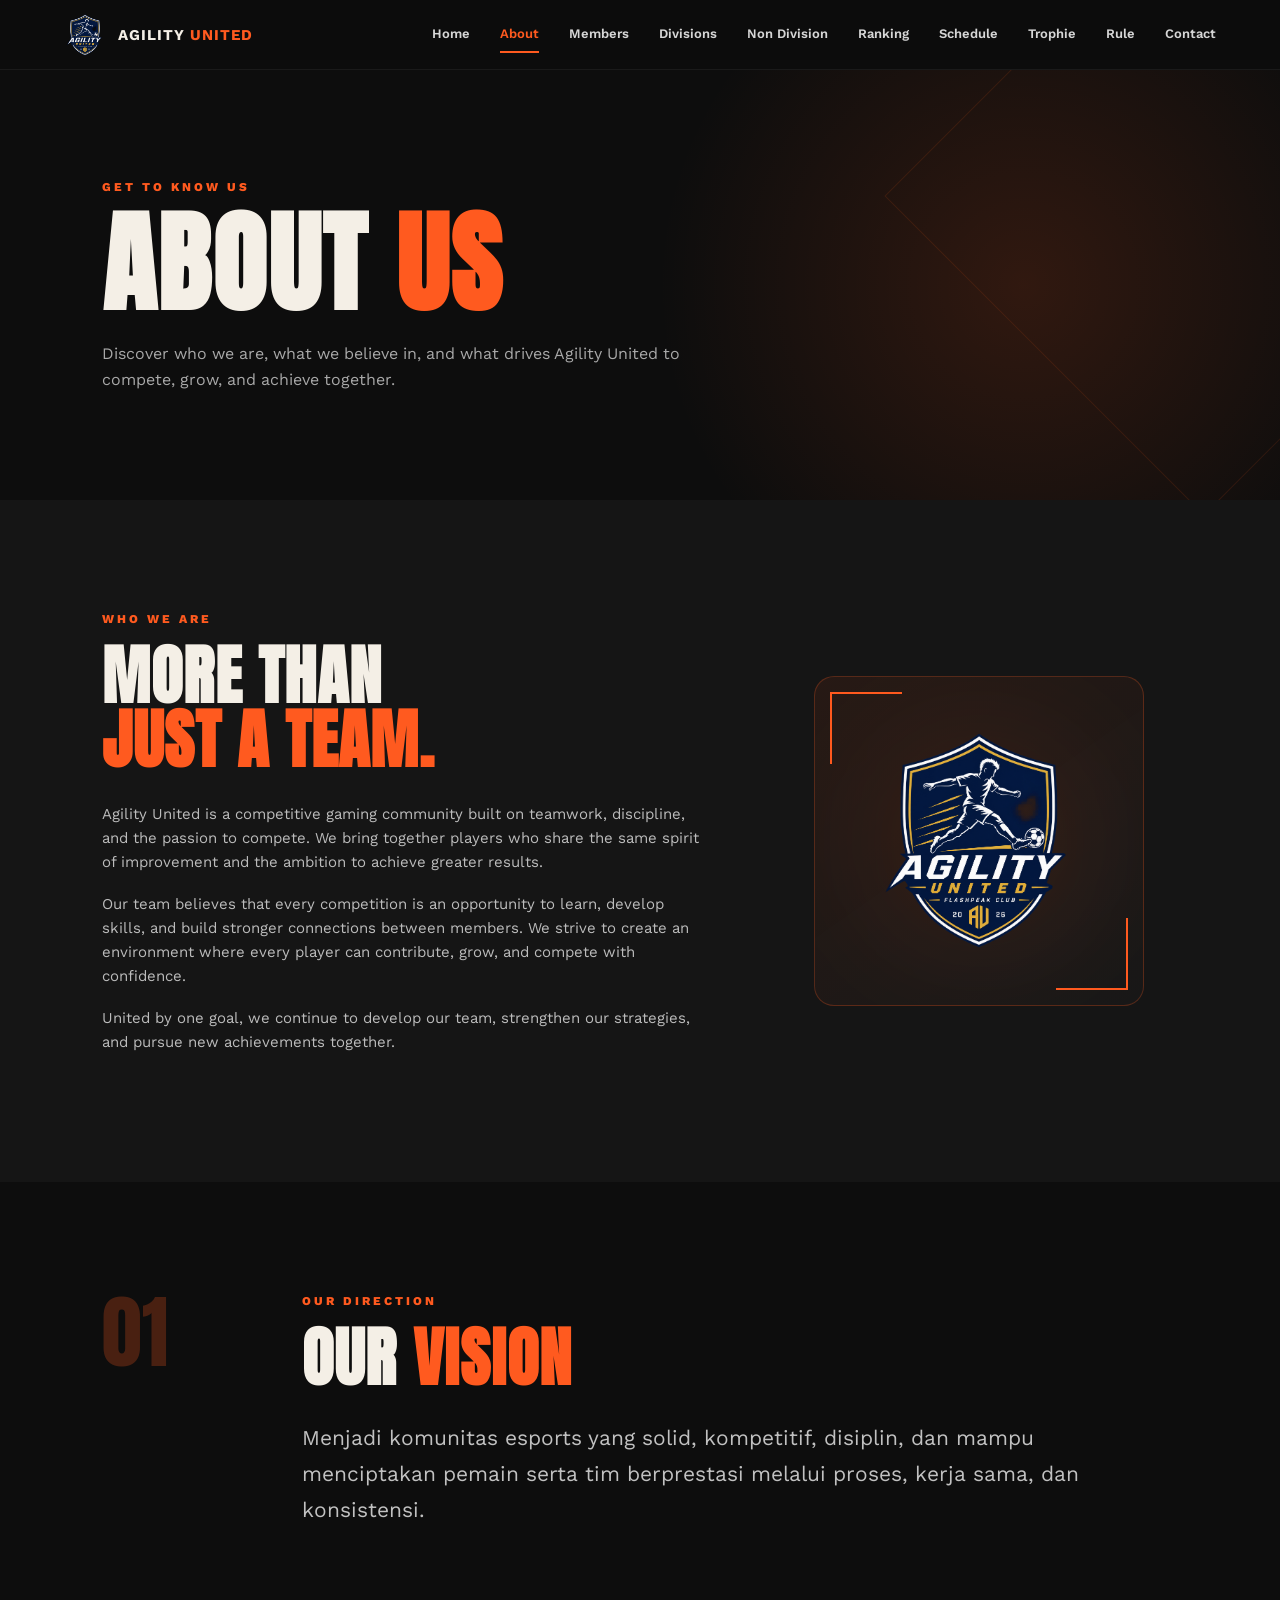
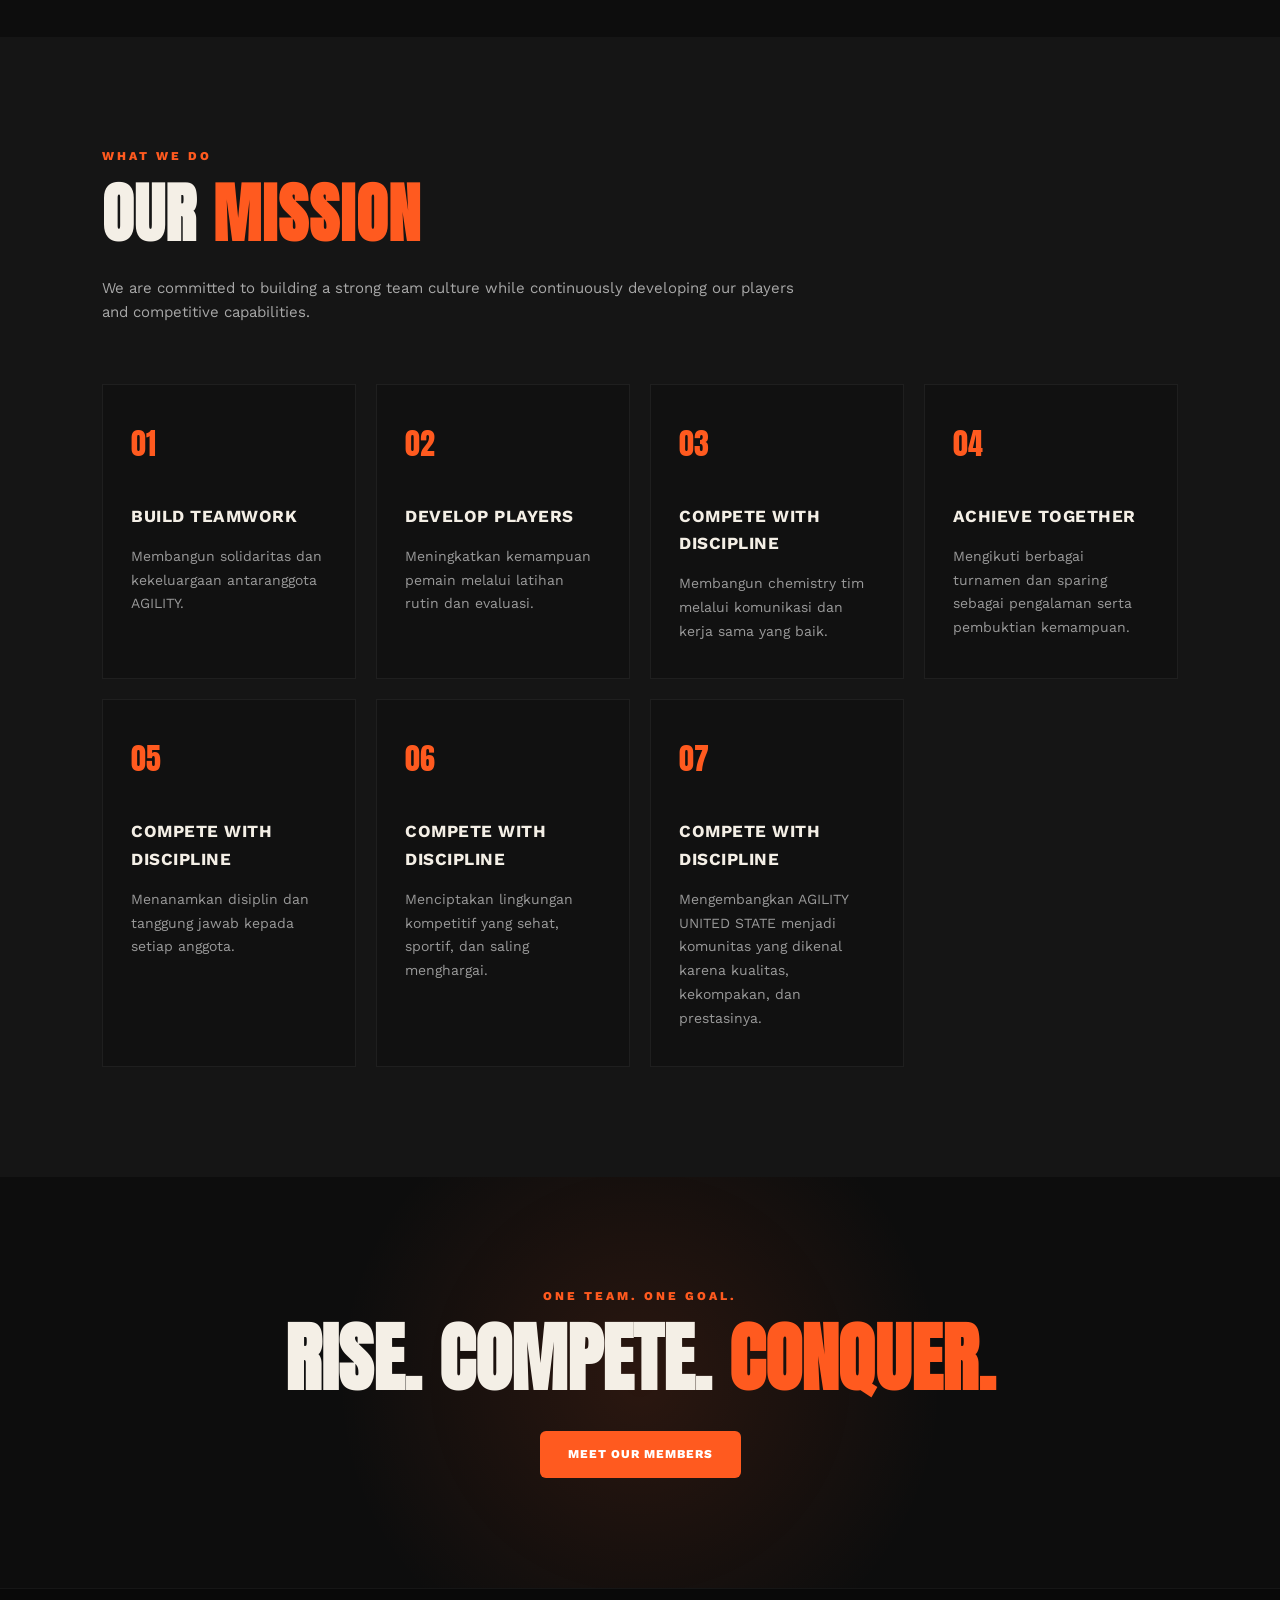
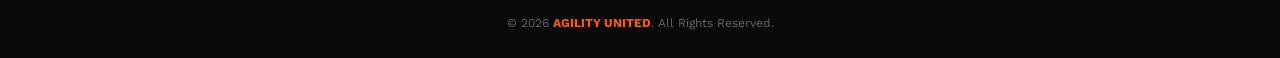
==== commit 46e04c68: "Update about.html" ====
--- a/about.html
+++ b/about.html
@@ -36,6 +36,7 @@
       <a href="ranking.html">Ranking</a>
       <a href="jadwal.html">Schedule</a>
       <a href="achievement.html">Trophie</a>
+      <a href="rule.html">Rule</a>
       <a href="contact.html">Contact</a>
     </nav>
 
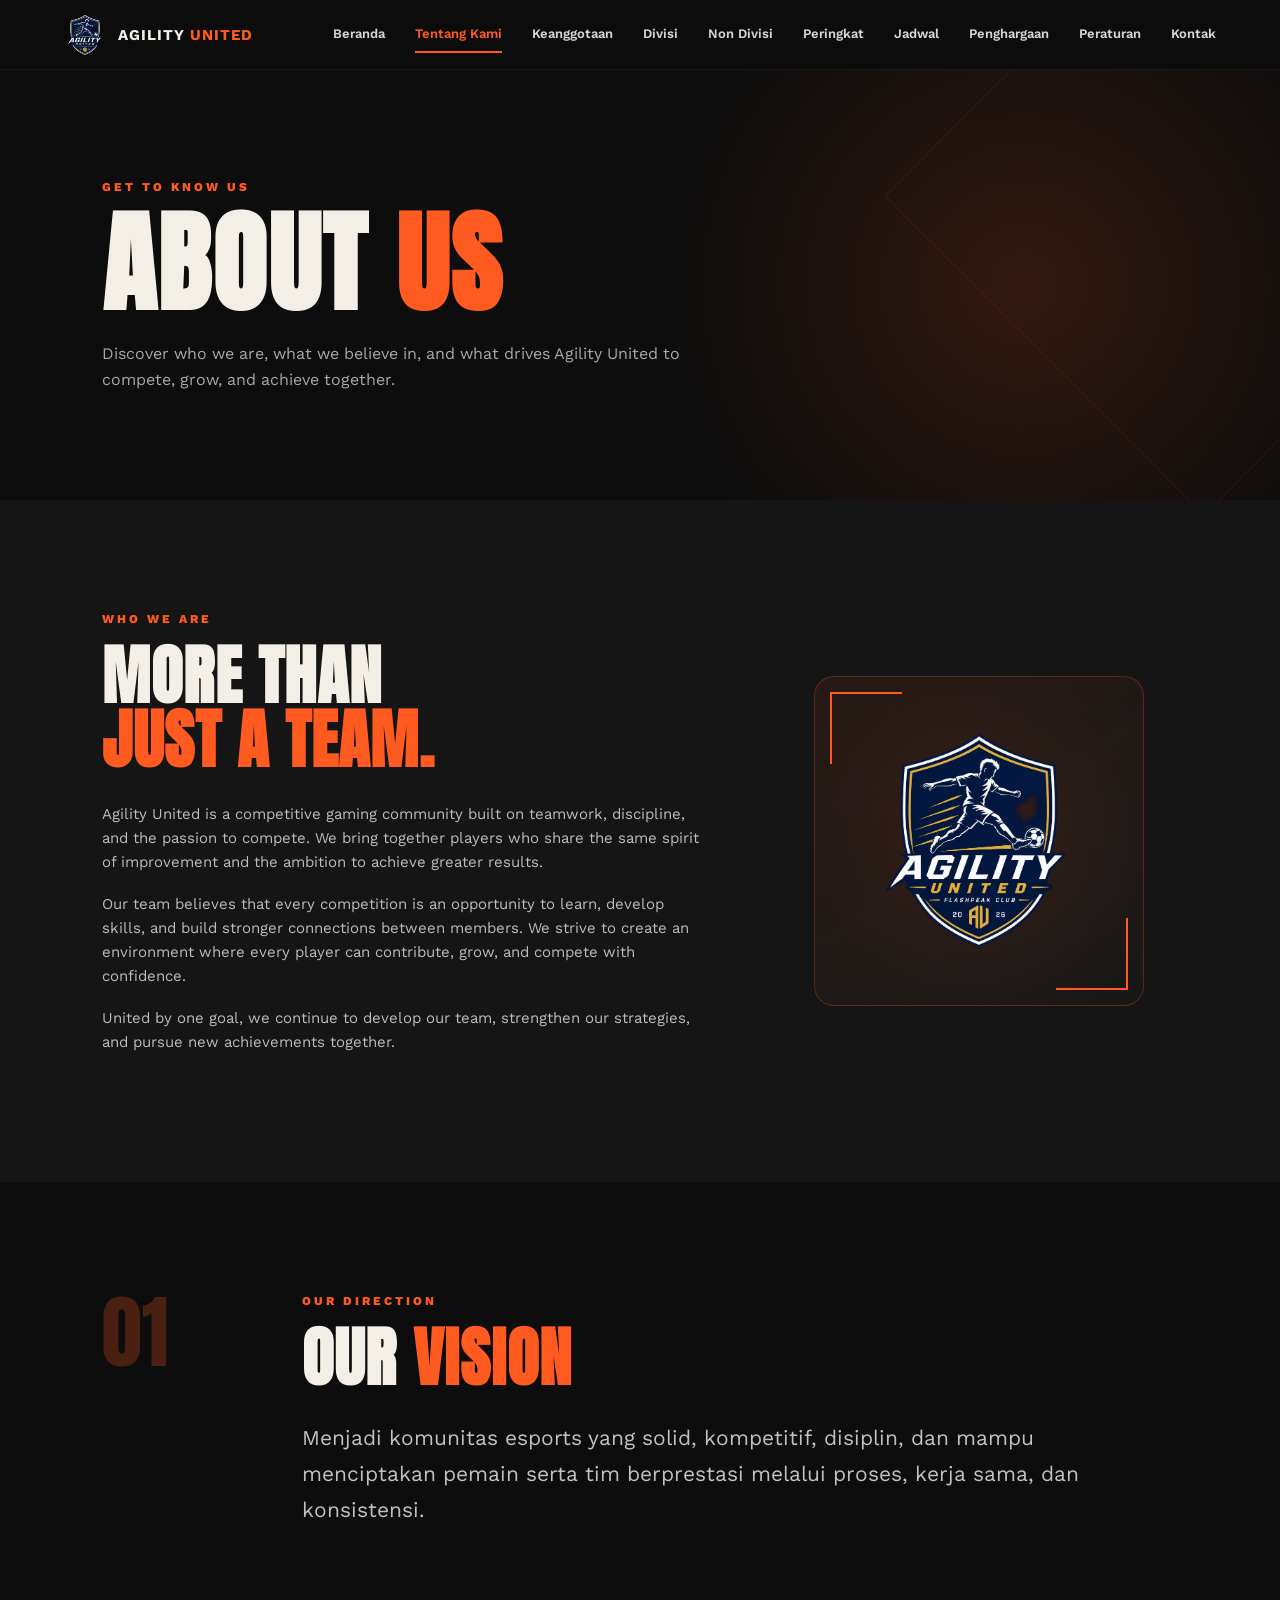
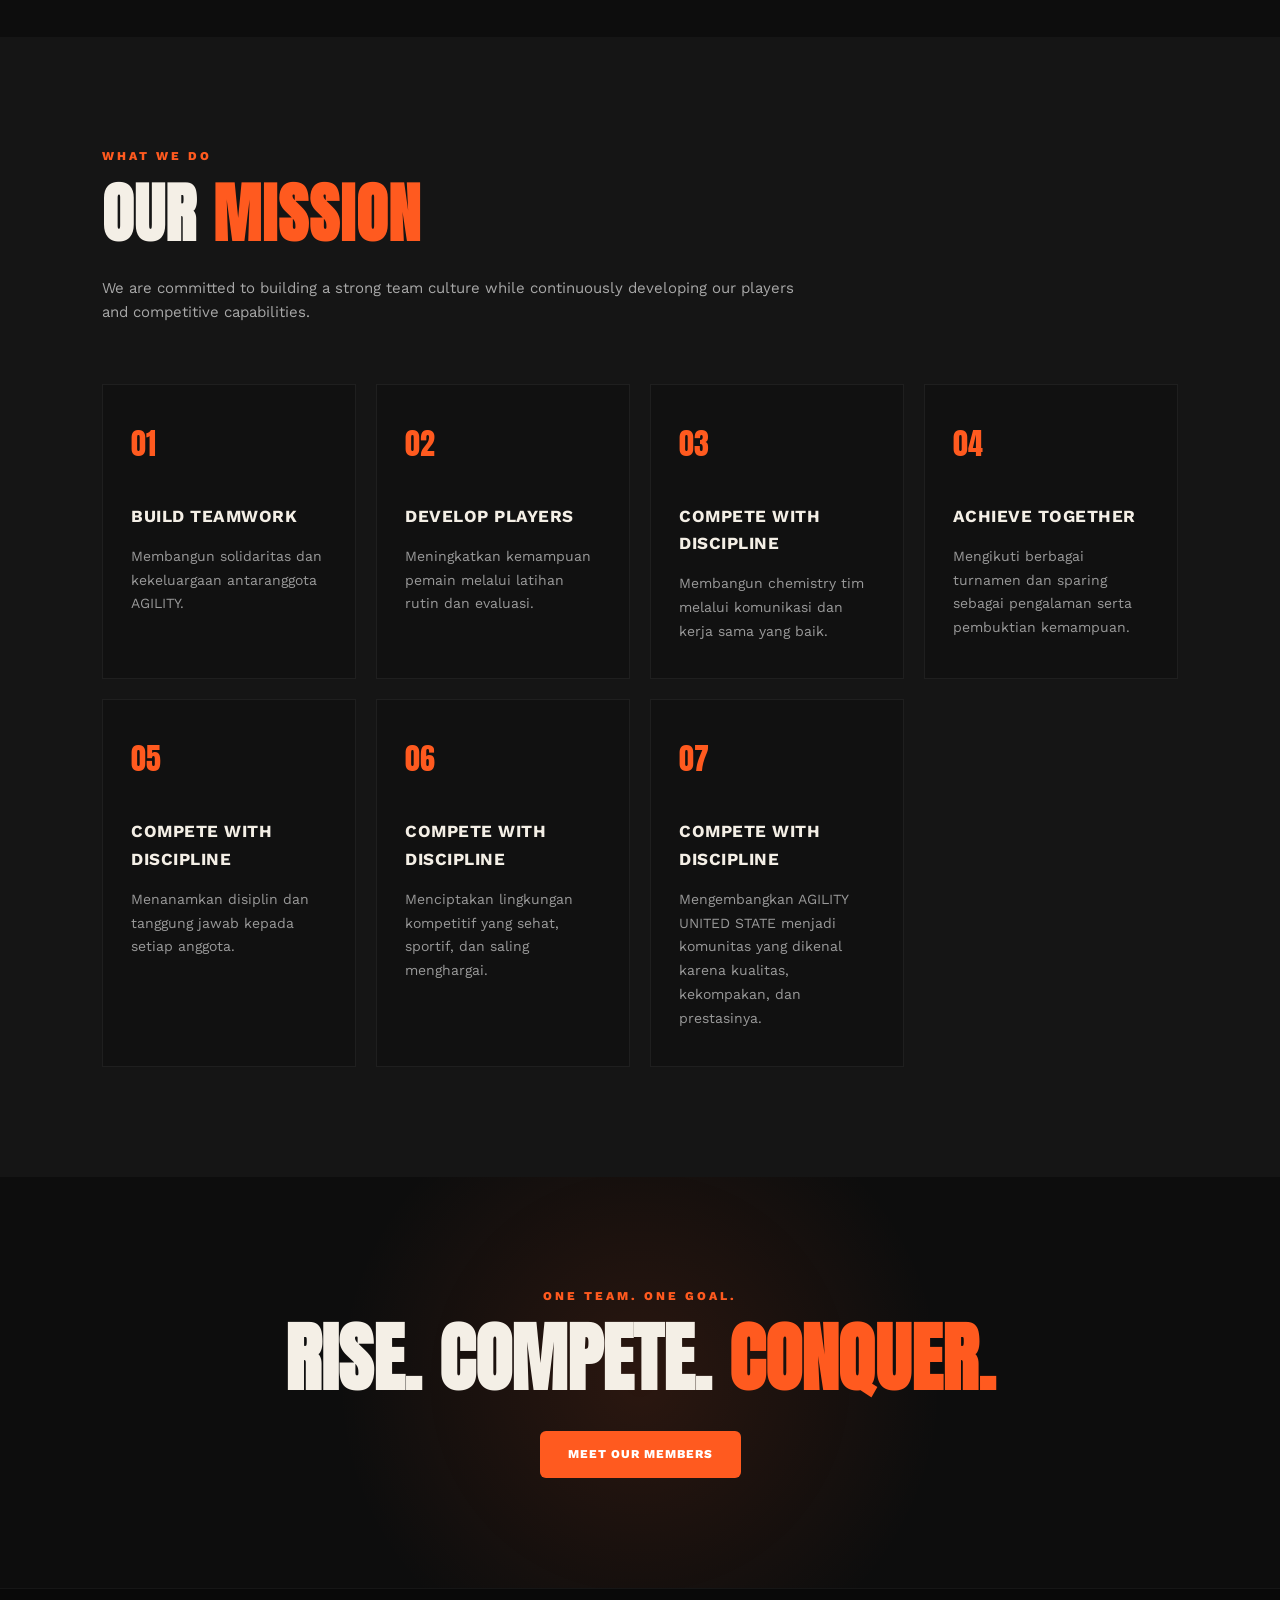
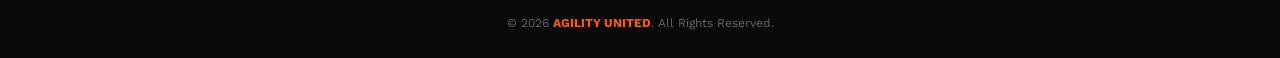
==== commit c8725065: "Update about.html" ====
--- a/about.html
+++ b/about.html
@@ -28,16 +28,16 @@
     </a>
 
     <nav class="nav-menu" id="navMenu">
-      <a href="index.html">Home</a>
-      <a href="about.html" class="active">About</a>
-      <a href="member.html">Members</a>
-      <a href="divisions.html">Divisions</a>
-      <a href="nondivision.html">Non Division</a>
-      <a href="ranking.html">Ranking</a>
-      <a href="jadwal.html">Schedule</a>
-      <a href="achievement.html">Trophie</a>
-      <a href="rule.html">Rule</a>
-      <a href="contact.html">Contact</a>
+      <a href="index.html">Beranda</a>
+      <a href="about.html" class="active">Tentang Kami</a>
+      <a href="member.html">Keanggotaan</a>
+      <a href="divisions.html">Divisi</a>
+      <a href="nondivision.html">Non Divisi</a>
+      <a href="ranking.html">Peringkat</a>
+      <a href="jadwal.html">Jadwal</a>
+      <a href="achievement.html">Penghargaan</a>
+      <a href="rule.html">Peraturan</a>
+      <a href="contact.html">Kontak</a>
     </nav>
 
     <!-- Mobile Menu -->
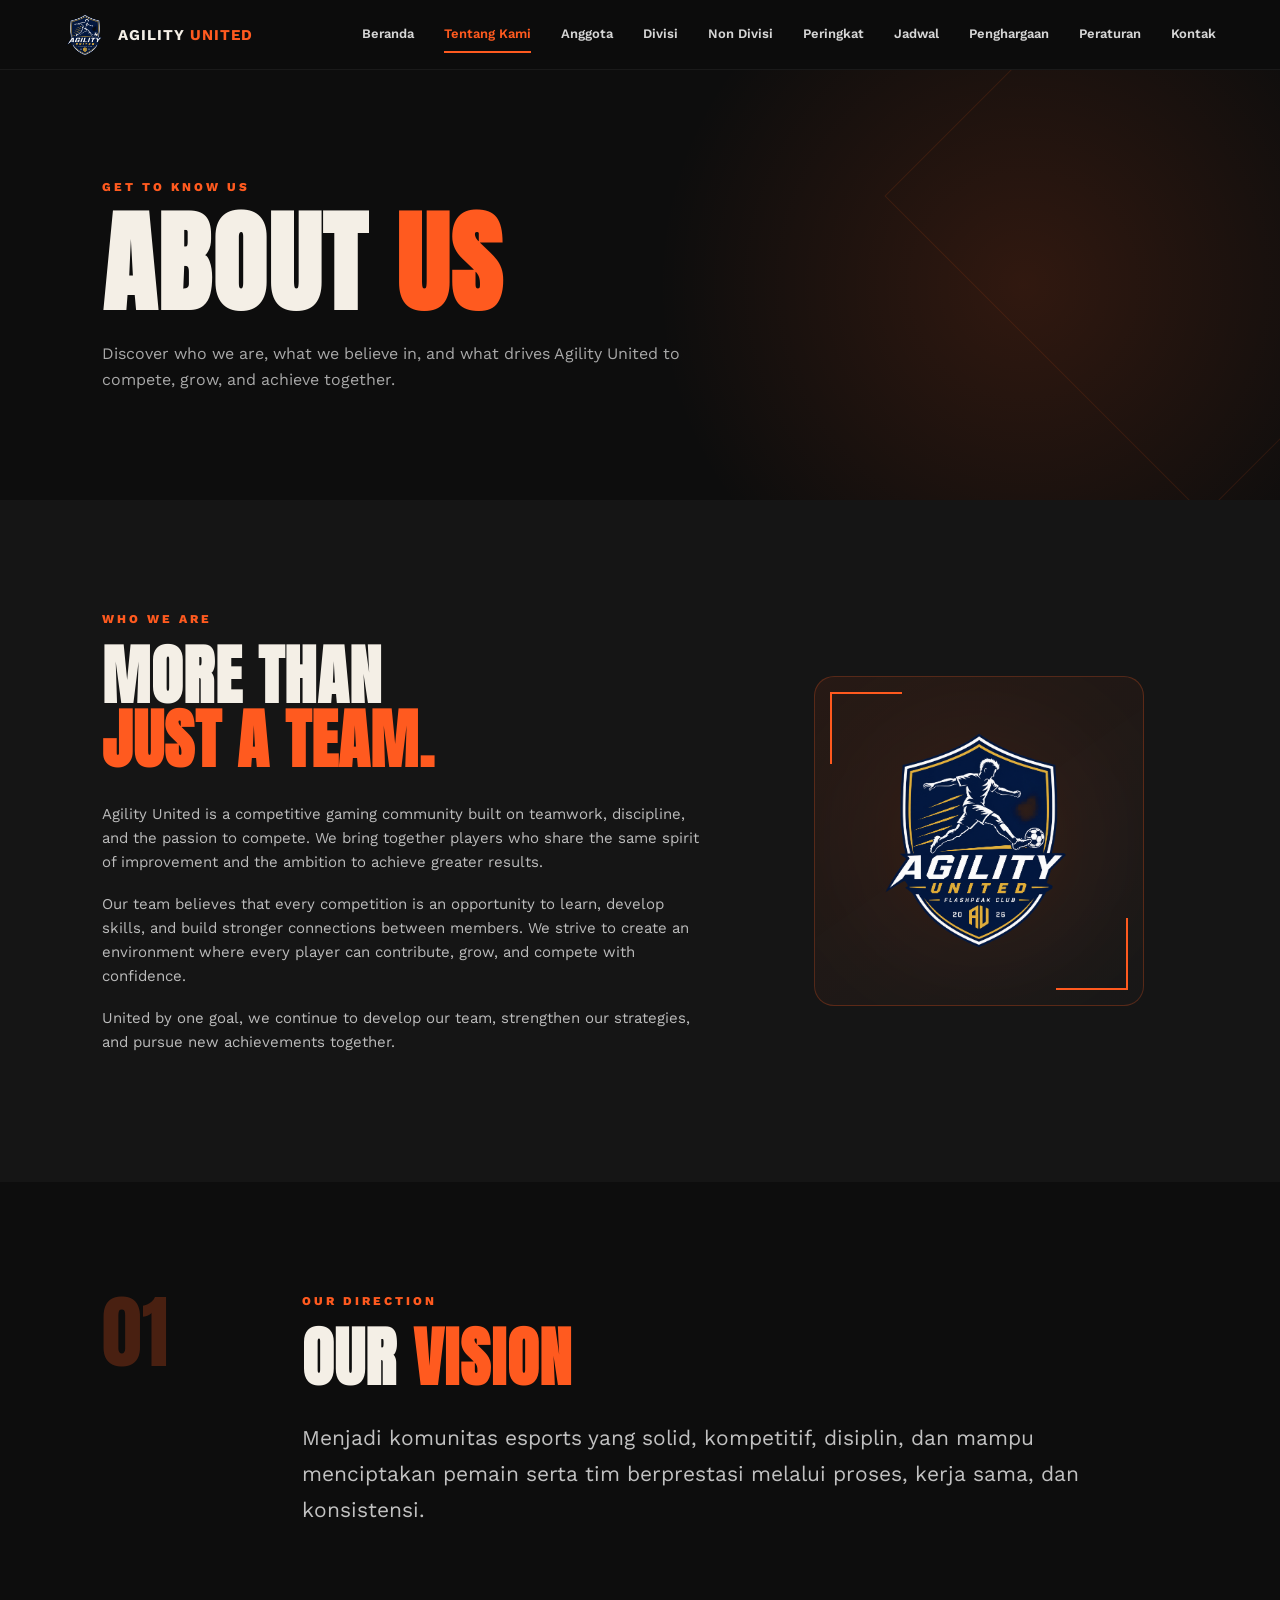
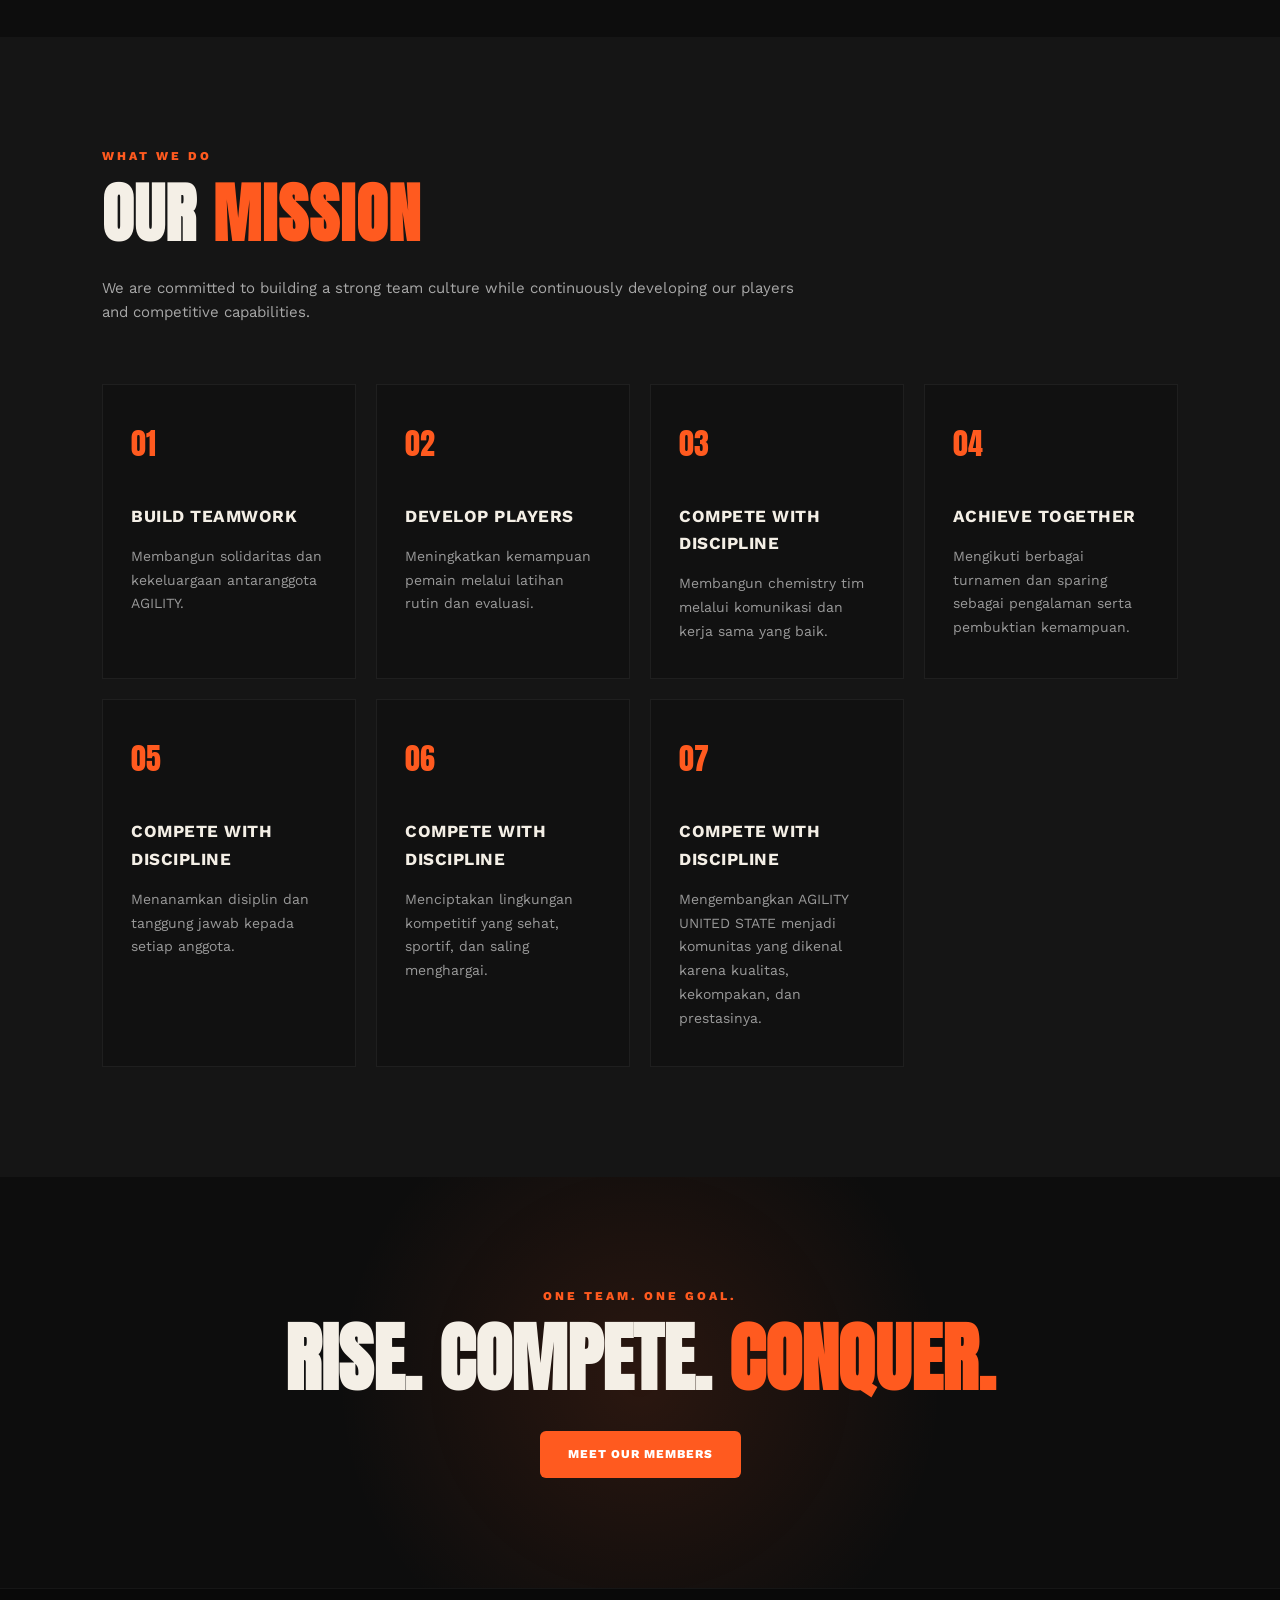
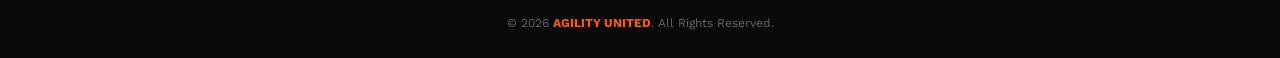
==== commit 975428e7: "Update about.html" ====
--- a/about.html
+++ b/about.html
@@ -30,7 +30,7 @@
     <nav class="nav-menu" id="navMenu">
       <a href="index.html">Beranda</a>
       <a href="about.html" class="active">Tentang Kami</a>
-      <a href="member.html">Keanggotaan</a>
+      <a href="member.html">Anggota</a>
       <a href="divisions.html">Divisi</a>
       <a href="nondivision.html">Non Divisi</a>
       <a href="ranking.html">Peringkat</a>
